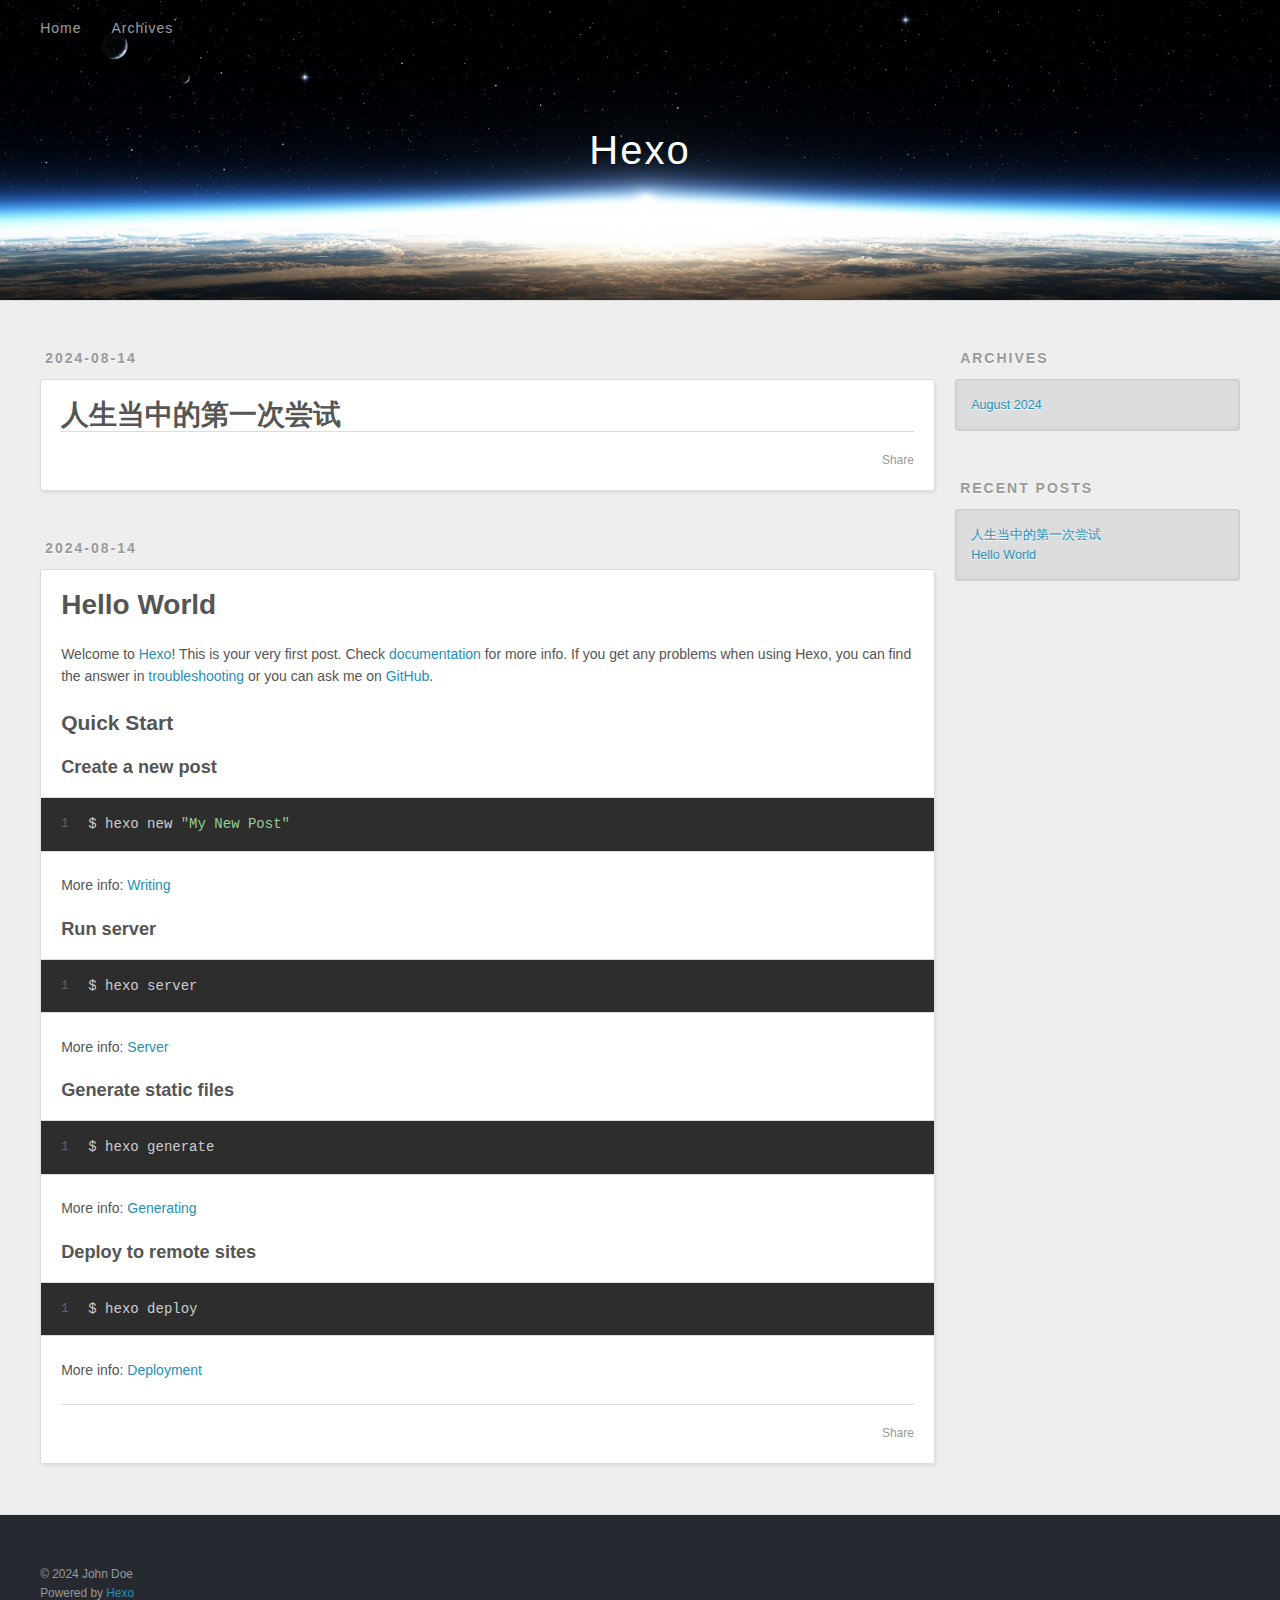
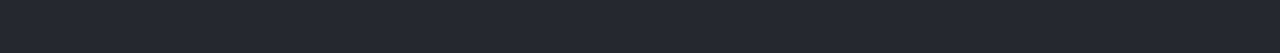
==== index.html @ b13a1b96 "Site updated: 2024-08-14 20:58:55" ====
<!DOCTYPE html>
<html>
<head>
  <meta charset="utf-8">
  
  
  <title>Hexo</title>
  <meta name="viewport" content="width=device-width, initial-scale=1, shrink-to-fit=no">
  <meta property="og:type" content="website">
<meta property="og:title" content="Hexo">
<meta property="og:url" content="http://example.com/index.html">
<meta property="og:site_name" content="Hexo">
<meta property="og:locale" content="en_US">
<meta property="article:author" content="John Doe">
<meta name="twitter:card" content="summary">
  
    <link rel="alternate" href="/atom.xml" title="Hexo" type="application/atom+xml">
  
  
    <link rel="shortcut icon" href="/favicon.png">
  
  
  
<link rel="stylesheet" href="/css/style.css">

  
    
<link rel="stylesheet" href="/fancybox/jquery.fancybox.min.css">

  
  
<meta name="generator" content="Hexo 7.3.0"></head>

<body>
  <div id="container">
    <div id="wrap">
      <header id="header">
  <div id="banner"></div>
  <div id="header-outer" class="outer">
    <div id="header-title" class="inner">
      <h1 id="logo-wrap">
        <a href="/" id="logo">Hexo</a>
      </h1>
      
    </div>
    <div id="header-inner" class="inner">
      <nav id="main-nav">
        <a id="main-nav-toggle" class="nav-icon"><span class="fa fa-bars"></span></a>
        
          <a class="main-nav-link" href="/">Home</a>
        
          <a class="main-nav-link" href="/archives">Archives</a>
        
      </nav>
      <nav id="sub-nav">
        
        
          <a class="nav-icon" href="/atom.xml" title="RSS Feed"><span class="fa fa-rss"></span></a>
        
        <a class="nav-icon nav-search-btn" title="Search"><span class="fa fa-search"></span></a>
      </nav>
      <div id="search-form-wrap">
        <form action="//google.com/search" method="get" accept-charset="UTF-8" class="search-form"><input type="search" name="q" class="search-form-input" placeholder="Search"><button type="submit" class="search-form-submit">&#xF002;</button><input type="hidden" name="sitesearch" value="http://example.com"></form>
      </div>
    </div>
  </div>
</header>

      <div class="outer">
        <section id="main">
  
    <article id="post-人生当中的第一次尝试" class="h-entry article article-type-post" itemprop="blogPost" itemscope itemtype="https://schema.org/BlogPosting">
  <div class="article-meta">
    <a href="/2024/08/14/%E4%BA%BA%E7%94%9F%E5%BD%93%E4%B8%AD%E7%9A%84%E7%AC%AC%E4%B8%80%E6%AC%A1%E5%B0%9D%E8%AF%95/" class="article-date">
  <time class="dt-published" datetime="2024-08-14T12:56:23.000Z" itemprop="datePublished">2024-08-14</time>
</a>
    
  </div>
  <div class="article-inner">
    
    
      <header class="article-header">
        
  
    <h1 itemprop="name">
      <a class="p-name article-title" href="/2024/08/14/%E4%BA%BA%E7%94%9F%E5%BD%93%E4%B8%AD%E7%9A%84%E7%AC%AC%E4%B8%80%E6%AC%A1%E5%B0%9D%E8%AF%95/">人生当中的第一次尝试</a>
    </h1>
  

      </header>
    
    <div class="e-content article-entry" itemprop="articleBody">
      
        
      
    </div>
    <footer class="article-footer">
      <a data-url="http://example.com/2024/08/14/%E4%BA%BA%E7%94%9F%E5%BD%93%E4%B8%AD%E7%9A%84%E7%AC%AC%E4%B8%80%E6%AC%A1%E5%B0%9D%E8%AF%95/" data-id="clztuvi6g0001a4v198fk5d19" data-title="人生当中的第一次尝试" class="article-share-link"><span class="fa fa-share">Share</span></a>
      
      
      
    </footer>
  </div>
  
</article>



  
    <article id="post-hello-world" class="h-entry article article-type-post" itemprop="blogPost" itemscope itemtype="https://schema.org/BlogPosting">
  <div class="article-meta">
    <a href="/2024/08/14/hello-world/" class="article-date">
  <time class="dt-published" datetime="2024-08-14T12:54:58.763Z" itemprop="datePublished">2024-08-14</time>
</a>
    
  </div>
  <div class="article-inner">
    
    
      <header class="article-header">
        
  
    <h1 itemprop="name">
      <a class="p-name article-title" href="/2024/08/14/hello-world/">Hello World</a>
    </h1>
  

      </header>
    
    <div class="e-content article-entry" itemprop="articleBody">
      
        <p>Welcome to <a target="_blank" rel="noopener" href="https://hexo.io/">Hexo</a>! This is your very first post. Check <a target="_blank" rel="noopener" href="https://hexo.io/docs/">documentation</a> for more info. If you get any problems when using Hexo, you can find the answer in <a target="_blank" rel="noopener" href="https://hexo.io/docs/troubleshooting.html">troubleshooting</a> or you can ask me on <a target="_blank" rel="noopener" href="https://github.com/hexojs/hexo/issues">GitHub</a>.</p>
<h2 id="Quick-Start"><a href="#Quick-Start" class="headerlink" title="Quick Start"></a>Quick Start</h2><h3 id="Create-a-new-post"><a href="#Create-a-new-post" class="headerlink" title="Create a new post"></a>Create a new post</h3><figure class="highlight bash"><table><tr><td class="gutter"><pre><span class="line">1</span><br></pre></td><td class="code"><pre><span class="line">$ hexo new <span class="string">&quot;My New Post&quot;</span></span><br></pre></td></tr></table></figure>

<p>More info: <a target="_blank" rel="noopener" href="https://hexo.io/docs/writing.html">Writing</a></p>
<h3 id="Run-server"><a href="#Run-server" class="headerlink" title="Run server"></a>Run server</h3><figure class="highlight bash"><table><tr><td class="gutter"><pre><span class="line">1</span><br></pre></td><td class="code"><pre><span class="line">$ hexo server</span><br></pre></td></tr></table></figure>

<p>More info: <a target="_blank" rel="noopener" href="https://hexo.io/docs/server.html">Server</a></p>
<h3 id="Generate-static-files"><a href="#Generate-static-files" class="headerlink" title="Generate static files"></a>Generate static files</h3><figure class="highlight bash"><table><tr><td class="gutter"><pre><span class="line">1</span><br></pre></td><td class="code"><pre><span class="line">$ hexo generate</span><br></pre></td></tr></table></figure>

<p>More info: <a target="_blank" rel="noopener" href="https://hexo.io/docs/generating.html">Generating</a></p>
<h3 id="Deploy-to-remote-sites"><a href="#Deploy-to-remote-sites" class="headerlink" title="Deploy to remote sites"></a>Deploy to remote sites</h3><figure class="highlight bash"><table><tr><td class="gutter"><pre><span class="line">1</span><br></pre></td><td class="code"><pre><span class="line">$ hexo deploy</span><br></pre></td></tr></table></figure>

<p>More info: <a target="_blank" rel="noopener" href="https://hexo.io/docs/one-command-deployment.html">Deployment</a></p>

      
    </div>
    <footer class="article-footer">
      <a data-url="http://example.com/2024/08/14/hello-world/" data-id="clztuvi6b0000a4v104pahfw0" data-title="Hello World" class="article-share-link"><span class="fa fa-share">Share</span></a>
      
      
      
    </footer>
  </div>
  
</article>



  


</section>
        
          <aside id="sidebar">
  
    

  
    

  
    
  
    
  <div class="widget-wrap">
    <h3 class="widget-title">Archives</h3>
    <div class="widget">
      <ul class="archive-list"><li class="archive-list-item"><a class="archive-list-link" href="/archives/2024/08/">August 2024</a></li></ul>
    </div>
  </div>


  
    
  <div class="widget-wrap">
    <h3 class="widget-title">Recent Posts</h3>
    <div class="widget">
      <ul>
        
          <li>
            <a href="/2024/08/14/%E4%BA%BA%E7%94%9F%E5%BD%93%E4%B8%AD%E7%9A%84%E7%AC%AC%E4%B8%80%E6%AC%A1%E5%B0%9D%E8%AF%95/">人生当中的第一次尝试</a>
          </li>
        
          <li>
            <a href="/2024/08/14/hello-world/">Hello World</a>
          </li>
        
      </ul>
    </div>
  </div>

  
</aside>
        
      </div>
      <footer id="footer">
  
  <div class="outer">
    <div id="footer-info" class="inner">
      
      &copy; 2024 John Doe<br>
      Powered by <a href="https://hexo.io/" target="_blank">Hexo</a>
    </div>
  </div>
</footer>

    </div>
    <nav id="mobile-nav">
  
    <a href="/" class="mobile-nav-link">Home</a>
  
    <a href="/archives" class="mobile-nav-link">Archives</a>
  
</nav>
    


<script src="/js/jquery-3.6.4.min.js"></script>



  
<script src="/fancybox/jquery.fancybox.min.js"></script>




<script src="/js/script.js"></script>





  </div>
</body>
</html>
---- css/style.css ----
body {
  width: 100%;
}
body:before,
body:after {
  content: "";
  display: table;
}
body:after {
  clear: both;
}
html,
body,
div,
span,
applet,
object,
iframe,
h1,
h2,
h3,
h4,
h5,
h6,
p,
blockquote,
pre,
a,
abbr,
acronym,
address,
big,
cite,
code,
del,
dfn,
em,
img,
ins,
kbd,
q,
s,
samp,
small,
strike,
strong,
sub,
sup,
tt,
var,
dl,
dt,
dd,
ol,
ul,
li,
fieldset,
form,
label,
legend,
table,
caption,
tbody,
tfoot,
thead,
tr,
th,
td {
  margin: 0;
  padding: 0;
  border: 0;
  outline: 0;
  font-weight: inherit;
  font-style: inherit;
  font-family: inherit;
  font-size: 100%;
  vertical-align: baseline;
}
body {
  line-height: 1;
  color: #000;
  background: #fff;
}
ol,
ul {
  list-style: none;
}
table {
  border-collapse: separate;
  border-spacing: 0;
  vertical-align: middle;
}
caption,
th,
td {
  text-align: left;
  font-weight: normal;
  vertical-align: middle;
}
a img {
  border: none;
}
input,
button {
  margin: 0;
  padding: 0;
}
input::-moz-focus-inner,
button::-moz-focus-inner {
  border: 0;
  padding: 0;
}
html,
body,
#container {
  height: 100%;
}
body {
  background: #eee;
  font: 14px -apple-system, BlinkMacSystemFont, "Segoe UI", "Roboto", "Oxygen", "Ubuntu", "Cantarell", "Fira Sans", "Droid Sans", "Helvetica Neue", sans-serif;
  -webkit-text-size-adjust: 100%;
}
.outer {
  max-width: 1220px;
  margin: 0 auto;
  padding: 0 20px;
}
.outer:before,
.outer:after {
  content: "";
  display: table;
}
.outer:after {
  clear: both;
}
.inner {
  display: inline;
  float: left;
  width: 98.33333333333333%;
  margin: 0 0.833333333333333%;
}
.left,
.alignleft {
  float: left;
}
.right,
.alignright {
  float: right;
}
.clear {
  clear: both;
}
#container {
  position: relative;
}
.mobile-nav-on {
  overflow: hidden;
}
#wrap {
  height: 100%;
  width: 100%;
  position: absolute;
  top: 0;
  left: 0;
  -webkit-transition: 0.2s ease-out;
  -moz-transition: 0.2s ease-out;
  -ms-transition: 0.2s ease-out;
  transition: 0.2s ease-out;
  z-index: 1;
  background: #eee;
}
.mobile-nav-on #wrap {
  left: 280px;
}
@media screen and (min-width: 768px) {
  #main {
    display: inline;
    float: left;
    width: 73.33333333333333%;
    margin: 0 0.833333333333333%;
  }
}
.article-date,
.article-category-link,
.archive-year,
.widget-title {
  text-decoration: none;
  text-transform: uppercase;
  letter-spacing: 2px;
  color: #999;
  margin-bottom: 1em;
  margin-left: 5px;
  line-height: 1em;
  text-shadow: 0 1px #fff;
  font-weight: bold;
}
.article-inner,
.archive-article-inner {
  background: #fff;
  -webkit-box-shadow: 1px 2px 3px #ddd;
  box-shadow: 1px 2px 3px #ddd;
  border: 1px solid #ddd;
  border-radius: 3px;
}
.article-entry h1,
.widget h1 {
  font-size: 2em;
}
.article-entry h2,
.widget h2 {
  font-size: 1.5em;
}
.article-entry h3,
.widget h3 {
  font-size: 1.3em;
}
.article-entry h4,
.widget h4 {
  font-size: 1.2em;
}
.article-entry h5,
.widget h5 {
  font-size: 1em;
}
.article-entry h6,
.widget h6 {
  font-size: 1em;
  color: #999;
}
.article-entry hr,
.widget hr {
  border: 1px dashed #ddd;
}
.article-entry strong,
.widget strong {
  font-weight: bold;
}
.article-entry em,
.widget em,
.article-entry cite,
.widget cite {
  font-style: italic;
}
.article-entry sup,
.widget sup,
.article-entry sub,
.widget sub {
  font-size: 0.75em;
  line-height: 0;
  position: relative;
  vertical-align: baseline;
}
.article-entry sup,
.widget sup {
  top: -0.5em;
}
.article-entry sub,
.widget sub {
  bottom: -0.2em;
}
.article-entry small,
.widget small {
  font-size: 0.85em;
}
.article-entry acronym,
.widget acronym,
.article-entry abbr,
.widget abbr {
  border-bottom: 1px dotted;
}
.article-entry ul,
.widget ul,
.article-entry ol,
.widget ol,
.article-entry dl,
.widget dl {
  margin: 0 20px;
  line-height: 1.6em;
}
.article-entry ul ul,
.widget ul ul,
.article-entry ol ul,
.widget ol ul,
.article-entry ul ol,
.widget ul ol,
.article-entry ol ol,
.widget ol ol {
  margin-top: 0;
  margin-bottom: 0;
}
.article-entry ul,
.widget ul {
  list-style: disc;
}
.article-entry ol,
.widget ol {
  list-style: decimal;
}
.article-entry dt,
.widget dt {
  font-weight: bold;
}
#header {
  height: 300px;
  position: relative;
  border-bottom: 1px solid #ddd;
}
#header:before,
#header:after {
  content: "";
  position: absolute;
  left: 0;
  right: 0;
  height: 40px;
}
#header:before {
  top: 0;
  background: -webkit-linear-gradient(rgba(0,0,0,0.2), transparent);
  background: -moz-linear-gradient(rgba(0,0,0,0.2), transparent);
  background: -ms-linear-gradient(rgba(0,0,0,0.2), transparent);
  background: linear-gradient(rgba(0,0,0,0.2), transparent);
}
#header:after {
  bottom: 0;
  background: -webkit-linear-gradient(transparent, rgba(0,0,0,0.2));
  background: -moz-linear-gradient(transparent, rgba(0,0,0,0.2));
  background: -ms-linear-gradient(transparent, rgba(0,0,0,0.2));
  background: linear-gradient(transparent, rgba(0,0,0,0.2));
}
#header-outer {
  height: 100%;
  position: relative;
}
#header-inner {
  position: relative;
  overflow: hidden;
}
#banner {
  position: absolute;
  top: 0;
  left: 0;
  width: 100%;
  height: 100%;
  background: url("images/banner.jpg") center #000;
  background-size: cover;
  z-index: -1;
}
#header-title {
  text-align: center;
  height: 40px;
  position: absolute;
  top: 50%;
  left: 0;
  margin-top: -20px;
}
#logo,
#subtitle {
  text-decoration: none;
  color: #fff;
  font-weight: 300;
  text-shadow: 0 1px 4px rgba(0,0,0,0.3);
}
#logo {
  font-size: 40px;
  line-height: 40px;
  letter-spacing: 2px;
}
#subtitle {
  font-size: 16px;
  line-height: 16px;
  letter-spacing: 1px;
}
#subtitle-wrap {
  margin-top: 16px;
}
#main-nav {
  float: left;
  margin-left: -15px;
}
.nav-icon,
.main-nav-link {
  float: left;
  color: #fff;
  opacity: 0.6;
  text-decoration: none;
  text-shadow: 0 1px rgba(0,0,0,0.2);
  -webkit-transition: opacity 0.2s;
  -moz-transition: opacity 0.2s;
  -ms-transition: opacity 0.2s;
  transition: opacity 0.2s;
  display: block;
  padding: 20px 15px;
}
.nav-icon:hover,
.main-nav-link:hover {
  opacity: 1;
}
.nav-icon {
  text-align: center;
  font-size: 14px;
  width: 14px;
  height: 14px;
  padding: 20px 15px;
  position: relative;
  cursor: pointer;
}
.main-nav-link {
  font-weight: 300;
  letter-spacing: 1px;
}
@media screen and (max-width: 479px) {
  .main-nav-link {
    display: none;
  }
}
#main-nav-toggle {
  display: none;
}
@media screen and (max-width: 479px) {
  #main-nav-toggle {
    display: block;
  }
}
#sub-nav {
  float: right;
  margin-right: -15px;
}
#search-form-wrap {
  position: absolute;
  top: 15px;
  width: 150px;
  height: 30px;
  right: -150px;
  opacity: 0;
  -webkit-transition: 0.2s ease-out;
  -moz-transition: 0.2s ease-out;
  -ms-transition: 0.2s ease-out;
  transition: 0.2s ease-out;
}
#search-form-wrap.on {
  opacity: 1;
  right: 0;
}
@media screen and (max-width: 479px) {
  #search-form-wrap {
    width: 100%;
    right: -100%;
  }
}
.search-form {
  position: absolute;
  top: 0;
  left: 0;
  right: 0;
  background: #fff;
  padding: 5px 15px;
  border-radius: 15px;
  -webkit-box-shadow: 0 0 10px rgba(0,0,0,0.3);
  box-shadow: 0 0 10px rgba(0,0,0,0.3);
}
.search-form-input {
  border: none;
  background: none;
  color: #555;
  width: 100%;
  font: 13px -apple-system, BlinkMacSystemFont, "Segoe UI", "Roboto", "Oxygen", "Ubuntu", "Cantarell", "Fira Sans", "Droid Sans", "Helvetica Neue", sans-serif;
  outline: none;
}
.search-form-input::-webkit-search-results-decoration,
.search-form-input::-webkit-search-cancel-button {
  -webkit-appearance: none;
}
.search-form-submit {
  position: absolute;
  top: 50%;
  right: 10px;
  margin-top: -7px;
  font: 13px ForkAwesome;
  border: none;
  background: none;
  color: #bbb;
  cursor: pointer;
}
.search-form-submit:hover,
.search-form-submit:focus {
  color: #777;
}
.article {
  margin: 50px 0;
}
.article-inner {
  overflow: hidden;
}
.article-meta:before,
.article-meta:after {
  content: "";
  display: table;
}
.article-meta:after {
  clear: both;
}
.article-date {
  float: left;
}
.article-category {
  float: left;
  line-height: 1em;
  color: #ccc;
  text-shadow: 0 1px #fff;
  margin-left: 8px;
}
.article-category:before {
  content: "\2022";
}
.article-category-link {
  margin: 0 12px 1em;
}
.article-header {
  padding: 20px 20px 0;
}
.article-title {
  text-decoration: none;
  font-size: 2em;
  font-weight: bold;
  color: #555;
  line-height: 1.1em;
  -webkit-transition: color 0.2s;
  -moz-transition: color 0.2s;
  -ms-transition: color 0.2s;
  transition: color 0.2s;
}
a.article-title:hover {
  color: #258fb8;
}
.article-entry {
  color: #555;
  padding: 0 20px;
}
.article-entry:before,
.article-entry:after {
  content: "";
  display: table;
}
.article-entry:after {
  clear: both;
}
.article-entry p,
.article-entry table {
  line-height: 1.6em;
  margin: 1.6em 0;
}
.article-entry h1,
.article-entry h2,
.article-entry h3,
.article-entry h4,
.article-entry h5,
.article-entry h6 {
  font-weight: bold;
}
.article-entry h1,
.article-entry h2,
.article-entry h3,
.article-entry h4,
.article-entry h5,
.article-entry h6 {
  line-height: 1.1em;
  margin: 1.1em 0;
}
.article-entry a {
  color: #258fb8;
  text-decoration: none;
}
.article-entry a:hover {
  text-decoration: underline;
}
.article-entry ul,
.article-entry ol,
.article-entry dl {
  margin-top: 1.6em;
  margin-bottom: 1.6em;
}
.article-entry img,
.article-entry video {
  max-width: 100%;
  height: auto;
  display: block;
  margin: auto;
}
.article-entry iframe {
  border: none;
}
.article-entry table {
  width: 100%;
  border-collapse: collapse;
  border-spacing: 0;
}
.article-entry th {
  font-weight: bold;
  border-bottom: 3px solid #ddd;
  padding-bottom: 0.5em;
}
.article-entry td {
  border-bottom: 1px solid #ddd;
  padding: 10px 0;
}
.article-entry blockquote {
  font-family: Georgia, "Times New Roman", serif;
  margin: 1.6em 20px;
  text-align: center;
}
.article-entry blockquote footer {
  font-size: 14px;
  margin: 1.6em 0;
  font-family: -apple-system, BlinkMacSystemFont, "Segoe UI", "Roboto", "Oxygen", "Ubuntu", "Cantarell", "Fira Sans", "Droid Sans", "Helvetica Neue", sans-serif;
}
.article-entry blockquote footer cite:before {
  content: "—";
  padding: 0 0.5em;
}
.article-entry .pullquote {
  text-align: left;
  width: 45%;
  margin: 0;
}
.article-entry .pullquote.left {
  margin-left: 0.5em;
  margin-right: 1em;
}
.article-entry .pullquote.right {
  margin-right: 0.5em;
  margin-left: 1em;
}
.article-entry .caption {
  color: #999;
  display: block;
  font-size: 0.9em;
  margin-top: 0.5em;
  position: relative;
  text-align: center;
}
.article-entry .video-container {
  position: relative;
  padding-top: 56.25%;
  height: 0;
  overflow: hidden;
}
.article-entry .video-container iframe,
.article-entry .video-container object,
.article-entry .video-container embed {
  position: absolute;
  top: 0;
  left: 0;
  width: 100%;
  height: 100%;
  margin-top: 0;
}
.article-more-link a {
  display: inline-block;
  line-height: 1em;
  padding: 6px 15px;
  border-radius: 15px;
  background: #eee;
  color: #999;
  text-shadow: 0 1px #fff;
  text-decoration: none;
}
.article-more-link a:hover {
  background: #258fb8;
  color: #fff;
  text-decoration: none;
  text-shadow: 0 1px #1e7293;
}
.article-footer {
  font-size: 0.85em;
  line-height: 1.6em;
  border-top: 1px solid #ddd;
  padding-top: 1.6em;
  margin: 0 20px 20px;
}
.article-footer:before,
.article-footer:after {
  content: "";
  display: table;
}
.article-footer:after {
  clear: both;
}
.article-footer a {
  color: #999;
  text-decoration: none;
}
.article-footer a:hover {
  color: #555;
}
.article-tag-list-item {
  float: left;
  margin-right: 10px;
}
.article-tag-list-link:before {
  content: "#";
}
.article-comment-link {
  float: right;
}
.article-comment-link:before {
  padding-right: 8px;
}
.article-share-link {
  cursor: pointer;
  float: right;
  margin-left: 20px;
}
.article-share-link:before {
  padding-right: 6px;
}
#article-nav {
  position: relative;
}
#article-nav:before,
#article-nav:after {
  content: "";
  display: table;
}
#article-nav:after {
  clear: both;
}
@media screen and (min-width: 768px) {
  #article-nav {
    margin: 50px 0;
  }
  #article-nav:before {
    width: 8px;
    height: 8px;
    position: absolute;
    top: 50%;
    left: 50%;
    margin-top: -4px;
    margin-left: -4px;
    content: "";
    border-radius: 50%;
    background: #ddd;
    -webkit-box-shadow: 0 1px 2px #fff;
    box-shadow: 0 1px 2px #fff;
  }
}
.article-nav-link-wrap {
  text-decoration: none;
  text-shadow: 0 1px #fff;
  color: #999;
  -webkit-box-sizing: border-box;
  -moz-box-sizing: border-box;
  box-sizing: border-box;
  margin-top: 50px;
  text-align: center;
  display: block;
}
.article-nav-link-wrap:hover {
  color: #555;
}
@media screen and (min-width: 768px) {
  .article-nav-link-wrap {
    width: 50%;
    margin-top: 0;
  }
}
@media screen and (min-width: 768px) {
  #article-nav-newer {
    float: left;
    text-align: right;
    padding-right: 20px;
  }
}
@media screen and (min-width: 768px) {
  #article-nav-older {
    float: right;
    text-align: left;
    padding-left: 20px;
  }
}
.article-nav-caption {
  text-transform: uppercase;
  letter-spacing: 2px;
  color: #ddd;
  line-height: 1em;
  font-weight: bold;
}
#article-nav-newer .article-nav-caption {
  margin-right: -2px;
}
.article-nav-title {
  font-size: 0.85em;
  line-height: 1.6em;
  margin-top: 0.5em;
}
.article-share-box {
  position: absolute;
  display: none;
  background: #fff;
  -webkit-box-shadow: 1px 2px 10px rgba(0,0,0,0.2);
  box-shadow: 1px 2px 10px rgba(0,0,0,0.2);
  border-radius: 3px;
  margin-left: -145px;
  overflow: hidden;
  z-index: 1;
}
.article-share-box.on {
  display: block;
}
.article-share-input {
  width: 100%;
  background: none;
  -webkit-box-sizing: border-box;
  -moz-box-sizing: border-box;
  box-sizing: border-box;
  font: 14px -apple-system, BlinkMacSystemFont, "Segoe UI", "Roboto", "Oxygen", "Ubuntu", "Cantarell", "Fira Sans", "Droid Sans", "Helvetica Neue", sans-serif;
  padding: 0 15px;
  color: #555;
  outline: none;
  border: 1px solid #ddd;
  border-radius: 3px 3px 0 0;
  height: 36px;
  line-height: 36px;
}
.article-share-links {
  background: #eee;
}
.article-share-links:before,
.article-share-links:after {
  content: "";
  display: table;
}
.article-share-links:after {
  clear: both;
}
.article-share-twitter,
.article-share-facebook,
.article-share-pinterest,
.article-share-linkedin {
  width: 50px;
  height: 36px;
  display: block;
  float: left;
  position: relative;
  color: #999;
  text-shadow: 0 1px #fff;
}
.article-share-twitter:before,
.article-share-facebook:before,
.article-share-pinterest:before,
.article-share-linkedin:before {
  font-size: 20px;
  width: 20px;
  height: 20px;
  position: absolute;
  top: 50%;
  left: 50%;
  margin-top: -10px;
  margin-left: -10px;
  text-align: center;
}
.article-share-twitter:hover,
.article-share-facebook:hover,
.article-share-pinterest:hover,
.article-share-linkedin:hover {
  color: #fff;
}
.article-share-twitter:hover {
  background: #00aced;
  text-shadow: 0 1px #008abe;
}
.article-share-facebook:hover {
  background: #3b5998;
  text-shadow: 0 1px #2f477a;
}
.article-share-pinterest:hover {
  background: #cb2027;
  text-shadow: 0 1px #a21a1f;
}
.article-share-linkedin:hover {
  background: #0077b5;
  text-shadow: 0 1px #005f91;
}
.article-gallery {
  background: #000;
  position: relative;
}
.article-gallery-photos {
  position: relative;
  overflow: hidden;
}
.article-gallery-img {
  display: none;
  max-width: 100%;
}
.article-gallery-img:first-child {
  display: block;
}
.article-gallery-img.loaded {
  position: absolute;
  display: block;
}
.article-gallery-img img {
  display: block;
  max-width: 100%;
  margin: 0 auto;
}
#comments {
  background: #fff;
  -webkit-box-shadow: 1px 2px 3px #ddd;
  box-shadow: 1px 2px 3px #ddd;
  padding: 20px;
  border: 1px solid #ddd;
  border-radius: 3px;
  margin: 50px 0;
}
#comments a {
  color: #258fb8;
}
.archives-wrap {
  margin: 50px 0;
}
.archives:before,
.archives:after {
  content: "";
  display: table;
}
.archives:after {
  clear: both;
}
.archive-year-wrap {
  margin-bottom: 1em;
}
.archives {
  -webkit-column-gap: 10px;
  -moz-column-gap: 10px;
  column-gap: 10px;
}
@media screen and (min-width: 480px) and (max-width: 767px) {
  .archives {
    -webkit-column-count: 2;
    -moz-column-count: 2;
    column-count: 2;
  }
}
@media screen and (min-width: 768px) {
  .archives {
    -webkit-column-count: 3;
    -moz-column-count: 3;
    column-count: 3;
  }
}
.archive-article {
  -webkit-column-break-inside: avoid;
  page-break-inside: avoid;
  overflow: hidden;
  break-inside: avoid-column;
}
.archive-article-inner {
  padding: 10px;
  margin-bottom: 15px;
}
.archive-article-title {
  text-decoration: none;
  font-weight: bold;
  color: #555;
  -webkit-transition: color 0.2s;
  -moz-transition: color 0.2s;
  -ms-transition: color 0.2s;
  transition: color 0.2s;
  line-height: 1.6em;
}
.archive-article-title:hover {
  color: #258fb8;
}
.archive-article-footer {
  margin-top: 1em;
}
.archive-article-date {
  color: #999;
  text-decoration: none;
  font-size: 0.85em;
  line-height: 1em;
  margin-bottom: 0.5em;
  display: block;
}
#page-nav {
  margin: 50px auto;
  background: #fff;
  -webkit-box-shadow: 1px 2px 3px #ddd;
  box-shadow: 1px 2px 3px #ddd;
  border: 1px solid #ddd;
  border-radius: 3px;
  text-align: center;
  color: #999;
  overflow: hidden;
}
#page-nav:before,
#page-nav:after {
  content: "";
  display: table;
}
#page-nav:after {
  clear: both;
}
#page-nav a,
#page-nav span {
  padding: 10px 20px;
  line-height: 1;
  height: 2ex;
}
#page-nav a {
  color: #999;
  text-decoration: none;
}
#page-nav a:hover {
  background: #999;
  color: #fff;
}
#page-nav .prev {
  float: left;
}
#page-nav .next {
  float: right;
}
#page-nav .page-number {
  display: inline-block;
}
@media screen and (max-width: 479px) {
  #page-nav .page-number {
    display: none;
  }
}
#page-nav .current {
  color: #555;
  font-weight: bold;
}
#page-nav .space {
  color: #ddd;
}
#footer {
  background: #262a30;
  padding: 50px 0;
  border-top: 1px solid #ddd;
  color: #999;
}
#footer a {
  color: #258fb8;
  text-decoration: none;
}
#footer a:hover {
  text-decoration: underline;
}
#footer-info {
  line-height: 1.6em;
  font-size: 0.85em;
}
.article-entry pre,
.article-entry .highlight {
  background: #2d2d2d;
  margin: 0 -20px;
  padding: 15px 20px;
  border-style: solid;
  border-color: #ddd;
  border-width: 1px 0;
  overflow: auto;
  color: #ccc;
  line-height: 22.400000000000002px;
}
.article-entry .highlight .gutter pre,
.article-entry .gist .gist-file .gist-data .line-numbers {
  color: #666;
  font-size: 0.85em;
}
.article-entry pre,
.article-entry code {
  font-family: "Source Code Pro", Consolas, Monaco, Menlo, Consolas, monospace;
}
.article-entry code {
  background: #eee;
  text-shadow: 0 1px #fff;
  padding: 0 0.3em;
}
.article-entry pre code {
  background: none;
  text-shadow: none;
  padding: 0;
}
.article-entry .highlight pre {
  border: none;
  margin: 0;
  padding: 0;
}
.article-entry .highlight table {
  margin: 0;
  width: auto;
}
.article-entry .highlight td {
  border: none;
  padding: 0;
}
.article-entry .highlight figcaption {
  font-size: 0.85em;
  color: #999;
  line-height: 1em;
  margin-bottom: 1em;
}
.article-entry .highlight figcaption:before,
.article-entry .highlight figcaption:after {
  content: "";
  display: table;
}
.article-entry .highlight figcaption:after {
  clear: both;
}
.article-entry .highlight figcaption a {
  float: right;
}
.article-entry .highlight .gutter {
  -moz-user-select: none;
  -ms-user-select: none;
  -webkit-user-select: none;
  -webkit-user-select: none;
  -moz-user-select: none;
  -ms-user-select: none;
  user-select: none;
}
.article-entry .highlight .gutter pre {
  text-align: right;
  padding-right: 20px;
}
.article-entry .highlight .line {
  height: 22.400000000000002px;
}
.article-entry .highlight .line.marked {
  background: #515151;
}
.article-entry .gist {
  margin: 0 -20px;
  border-style: solid;
  border-color: #ddd;
  border-width: 1px 0;
  background: #2d2d2d;
  padding: 15px 20px 15px 0;
}
.article-entry .gist .gist-file {
  border: none;
  font-family: "Source Code Pro", Consolas, Monaco, Menlo, Consolas, monospace;
  margin: 0;
}
.article-entry .gist .gist-file .gist-data {
  background: none;
  border: none;
}
.article-entry .gist .gist-file .gist-data .line-numbers {
  background: none;
  border: none;
  padding: 0 20px 0 0;
}
.article-entry .gist .gist-file .gist-data .line-data {
  padding: 0 !important;
}
.article-entry .gist .gist-file .highlight {
  margin: 0;
  padding: 0;
  border: none;
}
.article-entry .gist .gist-file .gist-meta {
  background: #2d2d2d;
  color: #999;
  font: 0.85em -apple-system, BlinkMacSystemFont, "Segoe UI", "Roboto", "Oxygen", "Ubuntu", "Cantarell", "Fira Sans", "Droid Sans", "Helvetica Neue", sans-serif;
  text-shadow: 0 0;
  padding: 0;
  margin-top: 1em;
  margin-left: 20px;
}
.article-entry .gist .gist-file .gist-meta a {
  color: #258fb8;
  font-weight: normal;
}
.article-entry .gist .gist-file .gist-meta a:hover {
  text-decoration: underline;
}
pre .comment,
pre .title {
  color: #999;
}
pre .variable,
pre .attribute,
pre .tag,
pre .regexp,
pre .ruby .constant,
pre .xml .tag .title,
pre .xml .pi,
pre .xml .doctype,
pre .html .doctype,
pre .css .id,
pre .css .class,
pre .css .pseudo {
  color: #f2777a;
}
pre .number,
pre .preprocessor,
pre .built_in,
pre .literal,
pre .params,
pre .constant {
  color: #f99157;
}
pre .class,
pre .ruby .class .title,
pre .css .rules .attribute {
  color: #9c9;
}
pre .string,
pre .value,
pre .inheritance,
pre .header,
pre .ruby .symbol,
pre .xml .cdata {
  color: #9c9;
}
pre .css .hexcolor {
  color: #6cc;
}
pre .function,
pre .python .decorator,
pre .python .title,
pre .ruby .function .title,
pre .ruby .title .keyword,
pre .perl .sub,
pre .javascript .title,
pre .coffeescript .title {
  color: #69c;
}
pre .keyword,
pre .javascript .function {
  color: #c9c;
}
@media screen and (max-width: 479px) {
  #mobile-nav {
    position: absolute;
    top: 0;
    left: 0;
    width: 280px;
    height: 100%;
    background: #191919;
    border-right: 1px solid #fff;
  }
}
@media screen and (max-width: 479px) {
  .mobile-nav-link {
    display: block;
    color: #999;
    text-decoration: none;
    padding: 15px 20px;
    font-weight: bold;
  }
  .mobile-nav-link:hover {
    color: #fff;
  }
}
@media screen and (min-width: 768px) {
  #sidebar {
    display: inline;
    float: left;
    width: 23.333333333333332%;
    margin: 0 0.833333333333333%;
  }
}
.widget-wrap {
  margin: 50px 0;
}
.widget {
  color: #777;
  text-shadow: 0 1px #fff;
  background: #ddd;
  -webkit-box-shadow: 0 -1px 4px #ccc inset;
  box-shadow: 0 -1px 4px #ccc inset;
  border: 1px solid #ccc;
  padding: 15px;
  border-radius: 3px;
}
.widget a {
  color: #258fb8;
  text-decoration: none;
}
.widget a:hover {
  text-decoration: underline;
}
.widget ul ul,
.widget ol ul,
.widget dl ul,
.widget ul ol,
.widget ol ol,
.widget dl ol,
.widget ul dl,
.widget ol dl,
.widget dl dl {
  margin-left: 15px;
  list-style: disc;
}
.widget {
  line-height: 1.6em;
  word-wrap: break-word;
  font-size: 0.9em;
}
.widget ul,
.widget ol {
  list-style: none;
  margin: 0;
}
.widget ul ul,
.widget ol ul,
.widget ul ol,
.widget ol ol {
  margin: 0 20px;
}
.widget ul ul,
.widget ol ul {
  list-style: disc;
}
.widget ul ol,
.widget ol ol {
  list-style: decimal;
}
.category-list-count,
.tag-list-count,
.archive-list-count {
  padding-left: 5px;
  color: #999;
  font-size: 0.85em;
}
.category-list-count:before,
.tag-list-count:before,
.archive-list-count:before {
  content: "(";
}
.category-list-count:after,
.tag-list-count:after,
.archive-list-count:after {
  content: ")";
}
.tagcloud a {
  margin-right: 5px;
  display: inline-block;
}
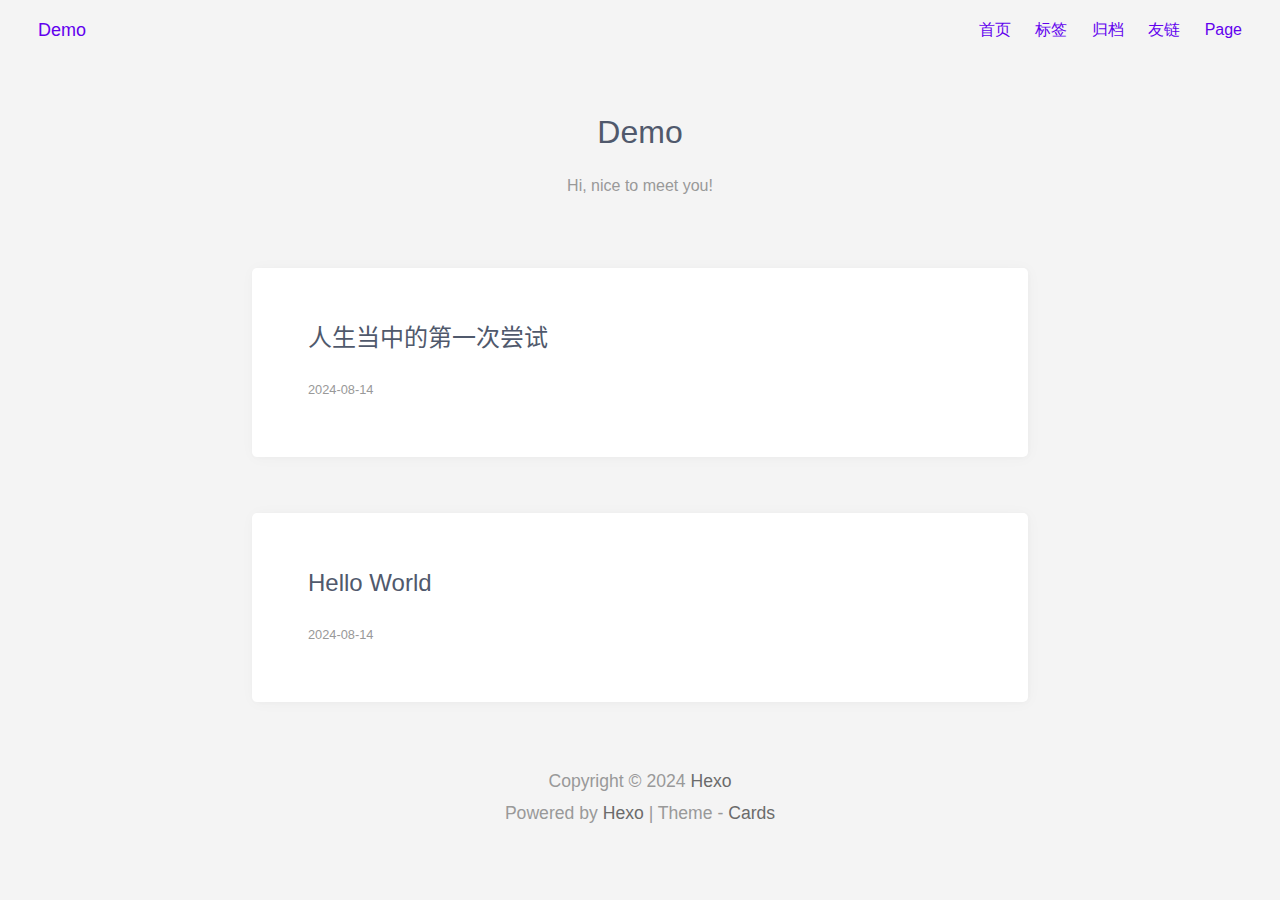
==== commit 4fa1749f: "Site updated: 2024-09-01 14:22:03" ====
--- a/index.html
+++ b/index.html
@@ -1,247 +1,229 @@
 <!DOCTYPE html>
-<html>
-<head>
-  <meta charset="utf-8">
-  
-  
-  <title>Hexo</title>
-  <meta name="viewport" content="width=device-width, initial-scale=1, shrink-to-fit=no">
-  <meta property="og:type" content="website">
+<html lang="en">
+    <head>
+    <meta charset="utf-8">
+
+    
+
+    <!-- 渲染优化 -->
+    <meta name="renderer" content="webkit">
+    <meta name="force-rendering" content="webkit">
+    <meta http-equiv="X-UA-Compatible" content="IE=Edge,chrome=1">
+    <meta name="HandheldFriendly" content="True" >
+    <meta name="apple-mobile-web-app-capable" content="yes">
+    <meta name="viewport" content="width=device-width, initial-scale=1, maximum-scale=1">
+
+    <!--icon-->
+
+    
+    
+    
+    
+    
+
+
+    <!-- meta -->
+
+
+<title>Hexo</title>
+
+
+
+
+
+    <!-- OpenGraph -->
+ 
+    <meta property="og:type" content="website">
 <meta property="og:title" content="Hexo">
 <meta property="og:url" content="http://example.com/index.html">
 <meta property="og:site_name" content="Hexo">
 <meta property="og:locale" content="en_US">
 <meta property="article:author" content="John Doe">
-<meta name="twitter:card" content="summary">
-  
-    <link rel="alternate" href="/atom.xml" title="Hexo" type="application/atom+xml">
-  
-  
-    <link rel="shortcut icon" href="/favicon.png">
-  
-  
-  
-<link rel="stylesheet" href="/css/style.css">
-
-  
-    
-<link rel="stylesheet" href="/fancybox/jquery.fancybox.min.css">
-
-  
-  
+<meta name="twitter:card" content="summary_large_image">
+
+
+    
+<link rel="stylesheet" href="/css/style/main.css">
+ 
+
+    
+    
+    
+
+    
+
+     
+
+    <!-- custom head -->
+
 <meta name="generator" content="Hexo 7.3.0"></head>
 
-<body>
-  <div id="container">
-    <div id="wrap">
-      <header id="header">
-  <div id="banner"></div>
-  <div id="header-outer" class="outer">
-    <div id="header-title" class="inner">
-      <h1 id="logo-wrap">
-        <a href="/" id="logo">Hexo</a>
-      </h1>
-      
-    </div>
-    <div id="header-inner" class="inner">
-      <nav id="main-nav">
-        <a id="main-nav-toggle" class="nav-icon"><span class="fa fa-bars"></span></a>
-        
-          <a class="main-nav-link" href="/">Home</a>
-        
-          <a class="main-nav-link" href="/archives">Archives</a>
-        
-      </nav>
-      <nav id="sub-nav">
-        
-        
-          <a class="nav-icon" href="/atom.xml" title="RSS Feed"><span class="fa fa-rss"></span></a>
-        
-        <a class="nav-icon nav-search-btn" title="Search"><span class="fa fa-search"></span></a>
-      </nav>
-      <div id="search-form-wrap">
-        <form action="//google.com/search" method="get" accept-charset="UTF-8" class="search-form"><input type="search" name="q" class="search-form-input" placeholder="Search"><button type="submit" class="search-form-submit">&#xF002;</button><input type="hidden" name="sitesearch" value="http://example.com"></form>
-      </div>
-    </div>
-  </div>
+    <body>
+        <div id="app" tabindex="-1">
+            <header class="header">
+    <div class="header__left">
+        <a href="/" class="button">
+            <span class="logo__text">Demo</span>
+        </a>
+    </div>
+    <div class="header__right">
+        
+            <div class="navbar__menus">
+                
+                    <a href="/" class="navbar-menu button">首页</a>
+                
+                    <a href="/tags/" class="navbar-menu button">标签</a>
+                
+                    <a href="/archives/" class="navbar-menu button">归档</a>
+                
+                    <a href="/friends/" class="navbar-menu button">友链</a>
+                
+                    <a href="/page/" class="navbar-menu button">Page</a>
+                
+            </div>
+        
+        
+        
+
+        
+        
+
+        
+            <a class="dropdown-icon button" id="btn-dropdown" tabindex="0"><svg xmlns="http://www.w3.org/2000/svg" viewBox="0 0 20 20" width='24' height='24' fill="none" stroke="currentColor" stroke-width="0.7" stroke-linecap="round" stroke-linejoin="round"><path fill="currentColor" d="M3.314,4.8h13.372c0.41,0,0.743-0.333,0.743-0.743c0-0.41-0.333-0.743-0.743-0.743H3.314c-0.41,0-0.743,0.333-0.743,0.743C2.571,4.467,2.904,4.8,3.314,4.8z M16.686,15.2H3.314c-0.41,0-0.743,0.333-0.743,0.743s0.333,0.743,0.743,0.743h13.372c0.41,0,0.743-0.333,0.743-0.743S17.096,15.2,16.686,15.2z M16.686,9.257H3.314c-0.41,0-0.743,0.333-0.743,0.743s0.333,0.743,0.743,0.743h13.372c0.41,0,0.743-0.333,0.743-0.743S17.096,9.257,16.686,9.257z"></path></svg></a>
+            <div class="dropdown-menus" id="dropdown-menus">
+                
+                    <a href="/" class="dropdown-menu button">首页</a>
+                
+                    <a href="/tags/" class="dropdown-menu button">标签</a>
+                
+                    <a href="/archives/" class="dropdown-menu button">归档</a>
+                
+                    <a href="/friends/" class="dropdown-menu button">友链</a>
+                
+                    <a href="/page/" class="dropdown-menu button">Page</a>
+                
+            </div>
+        
+    </div>
 </header>
 
-      <div class="outer">
-        <section id="main">
-  
-    <article id="post-人生当中的第一次尝试" class="h-entry article article-type-post" itemprop="blogPost" itemscope itemtype="https://schema.org/BlogPosting">
-  <div class="article-meta">
-    <a href="/2024/08/14/%E4%BA%BA%E7%94%9F%E5%BD%93%E4%B8%AD%E7%9A%84%E7%AC%AC%E4%B8%80%E6%AC%A1%E5%B0%9D%E8%AF%95/" class="article-date">
-  <time class="dt-published" datetime="2024-08-14T12:56:23.000Z" itemprop="datePublished">2024-08-14</time>
-</a>
-    
-  </div>
-  <div class="article-inner">
-    
-    
-      <header class="article-header">
-        
-  
-    <h1 itemprop="name">
-      <a class="p-name article-title" href="/2024/08/14/%E4%BA%BA%E7%94%9F%E5%BD%93%E4%B8%AD%E7%9A%84%E7%AC%AC%E4%B8%80%E6%AC%A1%E5%B0%9D%E8%AF%95/">人生当中的第一次尝试</a>
-    </h1>
-  
-
-      </header>
-    
-    <div class="e-content article-entry" itemprop="articleBody">
-      
-        
-      
-    </div>
-    <footer class="article-footer">
-      <a data-url="http://example.com/2024/08/14/%E4%BA%BA%E7%94%9F%E5%BD%93%E4%B8%AD%E7%9A%84%E7%AC%AC%E4%B8%80%E6%AC%A1%E5%B0%9D%E8%AF%95/" data-id="clztuvi6g0001a4v198fk5d19" data-title="人生当中的第一次尝试" class="article-share-link"><span class="fa fa-share">Share</span></a>
-      
-      
-      
-    </footer>
-  </div>
-  
-</article>
-
-
-
-  
-    <article id="post-hello-world" class="h-entry article article-type-post" itemprop="blogPost" itemscope itemtype="https://schema.org/BlogPosting">
-  <div class="article-meta">
-    <a href="/2024/08/14/hello-world/" class="article-date">
-  <time class="dt-published" datetime="2024-08-14T12:54:58.763Z" itemprop="datePublished">2024-08-14</time>
-</a>
-    
-  </div>
-  <div class="article-inner">
-    
-    
-      <header class="article-header">
-        
-  
-    <h1 itemprop="name">
-      <a class="p-name article-title" href="/2024/08/14/hello-world/">Hello World</a>
-    </h1>
-  
-
-      </header>
-    
-    <div class="e-content article-entry" itemprop="articleBody">
-      
-        <p>Welcome to <a target="_blank" rel="noopener" href="https://hexo.io/">Hexo</a>! This is your very first post. Check <a target="_blank" rel="noopener" href="https://hexo.io/docs/">documentation</a> for more info. If you get any problems when using Hexo, you can find the answer in <a target="_blank" rel="noopener" href="https://hexo.io/docs/troubleshooting.html">troubleshooting</a> or you can ask me on <a target="_blank" rel="noopener" href="https://github.com/hexojs/hexo/issues">GitHub</a>.</p>
-<h2 id="Quick-Start"><a href="#Quick-Start" class="headerlink" title="Quick Start"></a>Quick Start</h2><h3 id="Create-a-new-post"><a href="#Create-a-new-post" class="headerlink" title="Create a new post"></a>Create a new post</h3><figure class="highlight bash"><table><tr><td class="gutter"><pre><span class="line">1</span><br></pre></td><td class="code"><pre><span class="line">$ hexo new <span class="string">&quot;My New Post&quot;</span></span><br></pre></td></tr></table></figure>
-
-<p>More info: <a target="_blank" rel="noopener" href="https://hexo.io/docs/writing.html">Writing</a></p>
-<h3 id="Run-server"><a href="#Run-server" class="headerlink" title="Run server"></a>Run server</h3><figure class="highlight bash"><table><tr><td class="gutter"><pre><span class="line">1</span><br></pre></td><td class="code"><pre><span class="line">$ hexo server</span><br></pre></td></tr></table></figure>
-
-<p>More info: <a target="_blank" rel="noopener" href="https://hexo.io/docs/server.html">Server</a></p>
-<h3 id="Generate-static-files"><a href="#Generate-static-files" class="headerlink" title="Generate static files"></a>Generate static files</h3><figure class="highlight bash"><table><tr><td class="gutter"><pre><span class="line">1</span><br></pre></td><td class="code"><pre><span class="line">$ hexo generate</span><br></pre></td></tr></table></figure>
-
-<p>More info: <a target="_blank" rel="noopener" href="https://hexo.io/docs/generating.html">Generating</a></p>
-<h3 id="Deploy-to-remote-sites"><a href="#Deploy-to-remote-sites" class="headerlink" title="Deploy to remote sites"></a>Deploy to remote sites</h3><figure class="highlight bash"><table><tr><td class="gutter"><pre><span class="line">1</span><br></pre></td><td class="code"><pre><span class="line">$ hexo deploy</span><br></pre></td></tr></table></figure>
-
-<p>More info: <a target="_blank" rel="noopener" href="https://hexo.io/docs/one-command-deployment.html">Deployment</a></p>
-
-      
-    </div>
-    <footer class="article-footer">
-      <a data-url="http://example.com/2024/08/14/hello-world/" data-id="clztuvi6b0000a4v104pahfw0" data-title="Hello World" class="article-share-link"><span class="fa fa-share">Share</span></a>
-      
-      
-      
-    </footer>
-  </div>
-  
-</article>
-
-
-
-  
-
-
-</section>
-        
-          <aside id="sidebar">
-  
-    
-
-  
-    
-
-  
-    
-  
-    
-  <div class="widget-wrap">
-    <h3 class="widget-title">Archives</h3>
-    <div class="widget">
-      <ul class="archive-list"><li class="archive-list-item"><a class="archive-list-link" href="/archives/2024/08/">August 2024</a></li></ul>
-    </div>
-  </div>
-
-
-  
-    
-  <div class="widget-wrap">
-    <h3 class="widget-title">Recent Posts</h3>
-    <div class="widget">
-      <ul>
-        
-          <li>
-            <a href="/2024/08/14/%E4%BA%BA%E7%94%9F%E5%BD%93%E4%B8%AD%E7%9A%84%E7%AC%AC%E4%B8%80%E6%AC%A1%E5%B0%9D%E8%AF%95/">人生当中的第一次尝试</a>
-          </li>
-        
-          <li>
-            <a href="/2024/08/14/hello-world/">Hello World</a>
-          </li>
-        
-      </ul>
-    </div>
-  </div>
-
-  
-</aside>
-        
-      </div>
-      <footer id="footer">
-  
-  <div class="outer">
-    <div id="footer-info" class="inner">
-      
-      &copy; 2024 John Doe<br>
-      Powered by <a href="https://hexo.io/" target="_blank">Hexo</a>
-    </div>
-  </div>
+
+    <div class="cover">
+        <div class="cover__logo">
+            
+                <h1>Demo</h1>
+            
+        </div>
+        
+        
+            <div class="cover__intro">
+                <p>Hi, nice to meet you!</p>
+ 
+            </div>
+        
+    </div>
+
+            <main class="main">
+    
+    <div class="post-list">
+        
+            
+                <div class='post-entry content-card'>
+                    <div class="post-entry__header"></div>
+<div class="post-entry__content">
+    <h2 class="post-entry__title">
+        人生当中的第一次尝试
+    </h2>
+    
+</div>
+<div class="post-entry__meta">
+    <a href="/archives/2024/08/" class="post-meta__date button">2024-08-14</a>
+    
+ 
+</div>
+<div class="post-entry__tags"></div> 
+<a href="/2024/08/14/%E4%BA%BA%E7%94%9F%E5%BD%93%E4%B8%AD%E7%9A%84%E7%AC%AC%E4%B8%80%E6%AC%A1%E5%B0%9D%E8%AF%95/" class="post-entry__link">人生当中的第一次尝试</a>
+                </div>
+            
+                <div class='post-entry content-card'>
+                    <div class="post-entry__header"></div>
+<div class="post-entry__content">
+    <h2 class="post-entry__title">
+        Hello World
+    </h2>
+    
+</div>
+<div class="post-entry__meta">
+    <a href="/archives/2024/08/" class="post-meta__date button">2024-08-14</a>
+    
+ 
+</div>
+<div class="post-entry__tags"></div> 
+<a href="/2024/08/14/hello-world/" class="post-entry__link">Hello World</a>
+                </div>
+            
+        
+    </div>
+    
+
+
+</main>
+
+            <footer class="footer">
+    
+    
+
+
+    
+     
+ 
+
+ 
+    
+        
+        <p class="footer-copyright">
+            Copyright © 2024 <a href="/">Hexo</a>
+        </p>
+    
+    
+    <p>Powered by <a href="https://hexo.io" target="_blank">Hexo</a> | Theme - <a href="https://github.com/ChrAlpha/hexo-theme-cards" target="_blank">Cards</a></p>
 </footer>
 
-    </div>
-    <nav id="mobile-nav">
-  
-    <a href="/" class="mobile-nav-link">Home</a>
-  
-    <a href="/archives" class="mobile-nav-link">Archives</a>
-  
-</nav>
-    
-
-
-<script src="/js/jquery-3.6.4.min.js"></script>
-
-
-
-  
-<script src="/fancybox/jquery.fancybox.min.js"></script>
-
-
-
-
-<script src="/js/script.js"></script>
-
-
-
-
-
-  </div>
-</body>
-</html>+        </div>
+         
+
+ 
+
+ 
+
+ 
+
+ 
+
+
+
+ 
+
+
+
+ 
+
+
+    
+ 
+
+ 
+
+ 
+
+ 
+
+ 
+
+ 
+
+
+
+
+    </body>
+</html>
--- a/css/style/main.css
+++ b/css/style/main.css
@@ -0,0 +1,1396 @@
+:root {
+  --main-color: #6200ee;
+  --bg-color: #f4f4f4;
+  --bg-content-color: #fff;
+  --bg-menu: #eceef2;
+  --bg-tag-color: #f4f4f4;
+  --bg-code: #eee;
+  --bg-codeblock: #f8f8f8;
+  --body-color: #4c4d4e;
+  --title-color: #50596c;
+  --border-color: rgba(0,0,0,0.1);
+  --space: 3.5rem;
+  --content-width: 776px;
+}
+::-webkit-scrollbar {
+  width: 0.55rem !important;
+  height: 0.4rem !important;
+  background: 0 0 !important;
+}
+::-webkit-scrollbar-thumb {
+  background: #b5b5b5 !important;
+}
+@media screen and (max-width: 762px) {
+  ::-webkit-scrollbar {
+    width: 0.25rem !important;
+    height: 0.16rem !important;
+  }
+}
+html,
+body {
+  scroll-behavior: smooth;
+}
+body {
+  --base-font-size: 16px;
+  font-size: var(--base-font-size);
+  font-weight: 400;
+  font-family: -apple-system, BlinkMacSystemFont, Segoe UI, Helvetica, Arial, sans-serif, Apple Color Emoji, Segoe UI Emoji;
+  background-color: var(--bg-color);
+  color: var(--body-color);
+  -webkit-transition: color 0.6s, background-color 0.6s;
+  -o-transition: color 0.6s, background-color 0.6s;
+  transition: color 0.6s, background-color 0.6s;
+  margin: 0;
+  padding: 0;
+  line-height: 1.8;
+}
+::selection {
+  color: #fff;
+  background-color: #318efd;
+}
+::-moz-selection {
+  color: #fff;
+  background-color: #318efd;
+}
+@media screen and (max-width: 650px) {
+  body {
+    --space: 1.5rem;
+  }
+}
+article,
+aside,
+figure,
+details,
+footer,
+header,
+nav,
+section {
+  display: block;
+}
+.main {
+  margin: 0 auto;
+  padding: 1.5vw 12px 0;
+}
+.main.tagscloud,
+.main.links {
+  margin: 0 auto;
+  max-width: 1024px;
+}
+.content-card {
+  background-color: var(--bg-content-color);
+  max-width: var(--content-width);
+  margin: 0 auto;
+  transition: background-color 0.6s;
+  padding: var(--space);
+  border-radius: 5px;
+  -webkit-box-shadow: 1px 1px 5px 0 rgba(0,0,0,0.02), 1px 1px 15px 0 rgba(0,0,0,0.03);
+  box-shadow: 1px 1px 5px 0 rgba(0,0,0,0.02), 1px 1px 15px 0 rgba(0,0,0,0.03);
+  -webkit-transition: background-color 0.3s, -webkit-transform 0.3s, -webkit-box-shadow 0.6s;
+  transition: background-color 0.3s, -webkit-transform 0.3s, -webkit-box-shadow 0.6s;
+  -o-transition: transform 0.3s, background-color 0.3s, box-shadow 0.6s;
+  transition: transform 0.3s, background-color 0.3s, box-shadow 0.6s;
+  transition: transform 0.3s, background-color 0.3s, box-shadow 0.6s, -webkit-transform 0.3s, -webkit-box-shadow 0.6s;
+}
+.content-card>:first-child {
+  margin-top: 0;
+}
+.content-card>:last-child {
+  margin-bottom: 0;
+}
+.MathJax {
+  overflow-x: auto;
+  overflow-y: hidden;
+}
+.separate-dot:after {
+  content: ' · ';
+}
+h1,
+h2,
+h3,
+h4,
+h5 {
+  -webkit-transition: color 0.6s;
+  -o-transition: color 0.6s;
+  transition: color 0.6s;
+  color: var(--title-color);
+  margin: 2.75rem 0 1rem;
+  font-family: miriam libre, -apple-system, BlinkMacSystemFont, Segoe UI, Helvetica, Arial, pingfang sc, source han sans sc, noto sans cjk sc, sarasa gothic sc, microsoft yahei, sans-serif, Apple Color Emoji, Segoe UI Emoji, Varela Round;
+  font-weight: 430;
+  line-height: 1.5;
+}
+h1 {
+  font-size: 2em;
+}
+h2 {
+  font-size: 1.6em;
+}
+h3 {
+  font-size: 1.4em;
+}
+h4 {
+  font-size: 1.2em;
+}
+h5 {
+  font-size: 1.05em;
+}
+small {
+  font-size: 0.889em;
+}
+b,
+strong {
+  font-weight: 700;
+}
+m,
+mark {
+  background: #f9de4b;
+  color: #4c4d4e;
+}
+em {
+  font-style: italic;
+}
+s {
+  text-decoration: line-through;
+}
+* {
+  -webkit-box-sizing: border-box;
+  box-sizing: border-box;
+  font-smoothing: antialiased;
+  osx-font-smoothing: grayscale;
+}
+a {
+  color: var(--main-color);
+  cursor: pointer;
+  text-decoration: none;
+}
+a:not(.button) {
+  -webkit-transition: opacity 0.2s;
+  -o-transition: opacity 0.2s;
+  transition: opacity 0.2s;
+}
+a:not(.button):hover {
+  opacity: 0.8;
+  text-decoration: underline;
+}
+a .index-title {
+  color: var(--title-color);
+}
+img {
+  max-width: 100%;
+}
+img.lazy {
+  -webkit-transition: -webkit-filter 0.375s ease 0s;
+  transition: -webkit-filter 0.375s ease 0s;
+  -o-transition: filter 0.375s ease 0s;
+  transition: filter 0.375s ease 0s;
+  transition: filter 0.375s ease 0s, -webkit-filter 0.375s ease 0s;
+}
+img.lazy:not(.loaded) {
+  -webkit-filter: blur(8px);
+  filter: blur(8px);
+  padding-bottom: 40%;
+}
+hr {
+  -webkit-box-sizing: initial;
+  box-sizing: initial;
+  height: 0;
+  overflow: visible;
+  margin: 15px 0;
+  overflow: hidden;
+  background: transparent;
+  border: 0;
+  border-bottom: 1px solid #dfe2e5;
+  border-bottom-color: #eee;
+  height: 0.1em;
+  padding: 0;
+  margin: 24px 0;
+  background-color: #e1e4e8;
+}
+hr:after {
+  clear: both;
+}
+input {
+  font: inherit;
+  margin: 0;
+  overflow: visible;
+  font-family: inherit;
+  font-size: inherit;
+  line-height: inherit;
+}
+[type=checkbox] {
+  -webkit-box-sizing: border-box;
+  box-sizing: border-box;
+  padding: 0;
+}
+kbd {
+  display: inline-block;
+  padding: 3px 5px;
+  font: 11px SFMono-Regular, Consolas, Liberation Mono, Menlo, monospace;
+  line-height: 10px;
+  color: #444d56;
+  vertical-align: middle;
+  background-color: #fafbfc;
+  border: 1px solid #d1d5da;
+  border-radius: 3px;
+  -webkit-box-shadow: inset 0 -1px 0 #d1d5da;
+  box-shadow: inset 0 -1px 0 #d1d5da;
+}
+blockquote {
+  margin: 16px 0 16px 0;
+  padding: 0 1em;
+  color: #6a737d;
+  border-left: 0.25em solid #dfe2e5;
+}
+blockquote > :first-child {
+  margin-top: 0;
+}
+blockquote >:last-child {
+  margin-bottom: 0;
+}
+dd {
+  margin-left: 0;
+}
+pre {
+  margin-top: 0;
+  margin-bottom: 0;
+  word-wrap: normal;
+}
+pre >code {
+  padding: 0;
+  margin: 0;
+  font-size: 100%;
+  word-break: normal;
+  white-space: pre;
+  background: transparent;
+  border: 0;
+}
+pre span {
+  display: inline;
+  max-width: auto;
+  padding: 0;
+  margin: 0;
+  overflow: auto;
+  line-height: inherit;
+  word-wrap: normal;
+  background-color: initial;
+  border: 0;
+}
+li {
+  word-wrap: break-all;
+}
+li >p {
+  margin-top: 16px;
+}
+li +li {
+  margin-top: 0.25em;
+}
+dl {
+  padding: 0;
+}
+dl dt {
+  padding: 0;
+  margin-top: 16px;
+  font-size: 1em;
+  font-style: italic;
+  font-weight: 600;
+}
+dl dd {
+  padding: 0 16px;
+  margin-bottom: 20px;
+}
+code {
+  padding: 0.2em 0.4em;
+  margin: 0;
+  font-size: 14px;
+  background-color: var(--bg-code);
+  border-radius: 3px;
+}
+a:active,
+a:hover {
+  outline-width: 0;
+}
+code,
+kbd,
+pre {
+  font-family: monospace, monospace;
+  font-size: 14px;
+}
+hr:after,
+hr:before {
+  display: table;
+  content: "";
+}
+td,
+th {
+  padding: 0;
+}
+ol,
+ul {
+  padding-left: 0;
+  margin-top: 0;
+  margin-bottom: 0;
+  padding-left: 2em;
+}
+ol ol,
+ul ol {
+  list-style-type: lower-roman;
+}
+ol ol ol,
+ol ul ol,
+ul ol ol,
+ul ul ol {
+  list-style-type: lower-alpha;
+}
+code,
+pre {
+  font-family: SFMono-Regular, Consolas, Liberation Mono, Menlo, monospace;
+  font-size: 14px;
+}
+input::-webkit-inner-spin-button,
+input::-webkit-outer-spin-button {
+  margin: 0;
+  -webkit-appearance: none;
+  appearance: none;
+}
+blockquote,
+details,
+dl,
+ol,
+p,
+pre,
+table,
+ul {
+  margin-top: 0px;
+  margin-bottom: 20px;
+}
+ol ol,
+ol ul,
+ul ol,
+ul ul {
+  margin-top: 0;
+  margin-bottom: 0;
+}
+figure {
+  padding: 0;
+  margin: 0;
+  margin-bottom: 20px;
+}
+table {
+  display: block;
+  width: 100%;
+  overflow: auto;
+}
+figure table {
+  border: none;
+  padding: 0;
+  max-width: 100%;
+}
+figure table th {
+  font-weight: 600;
+}
+figure table tr {
+  background-color: transparent;
+  border-top: none;
+}
+figure table td.gutter {
+  padding-right: 1rem;
+  text-align: right;
+  background-color: transparent;
+}
+.highlight {
+  margin-bottom: 20px;
+  padding: 0.4rem;
+  width: auto;
+  border-radius: 3px;
+}
+.highlight pre {
+  margin-bottom: 0;
+}
+.highlight table {
+  margin: 0;
+  padding: 0.6rem 0;
+}
+.highlight pre,
+pre {
+  padding: 0;
+  overflow: auto;
+  font-size: 14px;
+  line-height: 1.45;
+  border-radius: 3px;
+}
+.task-list-item {
+  list-style-type: none;
+}
+.task-list-item +.task-list-item {
+  margin-top: 3px;
+}
+.task-list-item input {
+  margin: 0 0.2em 0.25em -1.6em;
+  vertical-align: middle;
+}
+table {
+  border-spacing: 0;
+  border-collapse: collapse;
+}
+table th:not(.code):not(.gutter) {
+  font-weight: 700;
+}
+table tr:not(.code):not(.gutter) {
+  background-color: #f6f8fa;
+}
+table tr:not(.code):not(.gutter):not(.highlight) {
+  background-color: transparent;
+}
+table tr:not(.code):not(.gutter):nth-child(2n) {
+  background-color: #f6f8fa;
+}
+table td:not(.code):not(.gutter),
+table th:not(.code):not(.gutter) {
+  padding: 6px 13px;
+  border: 1px solid var(--border-color);
+}
+overflows table {
+  overflow: auto;
+}
+overflows table th,
+overflows table td {
+  white-space: nowrap;
+}
+.post-entry__content,
+.post__content {
+  color: var(--body-color);
+  font-size: 16px;
+  word-wrap: break-word;
+}
+.post-entry__content a,
+.post__content a {
+  background-color: initial;
+  color: #0366d6;
+  text-decoration: none;
+}
+.post-entry__content a:hover,
+.post__content a:hover {
+  text-decoration: underline;
+}
+.post-entry__content>.highlight,
+.post__content>.highlight {
+  margin: 1rem calc(0rem - var(--space)) !important;
+  padding: 0.4rem var(--space) !important;
+  border: none !important;
+  border-radius: 0 !important;
+  width: auto;
+}
+.post-entry__content h1,
+.post__content h1,
+.post-entry__content h2,
+.post__content h2,
+.post-entry__content h3,
+.post__content h3,
+.post-entry__content h4,
+.post__content h4,
+.post-entry__content h5,
+.post__content h5,
+.post-entry__content h6,
+.post__content h6 {
+  margin-top: 24px;
+  margin-bottom: 20px;
+  font-weight: 700;
+  line-height: 1.25;
+}
+.post-entry__content h1,
+.post__content h1,
+.post-entry__content h2,
+.post__content h2 {
+  padding-bottom: 0.3em;
+  border-bottom: 1px solid #eaecef;
+}
+.post-entry__content h6,
+.post__content h6 {
+  font-size: 0.875em;
+  color: #6a737d;
+}
+.archives {
+  position: relative;
+  max-width: var(--content-width);
+  margin: 0 auto;
+}
+.archives .archives-item {
+  display: -webkit-box;
+  display: -ms-flexbox;
+  display: flex;
+  margin-bottom: 1.2rem;
+  position: relative;
+}
+.archives .archives-item .archives-left {
+  -webkit-box-flex: 0;
+  -ms-flex: 0 0 auto;
+  flex: 0 0 auto;
+  box-flex: 0;
+}
+.archives .archives-item .archives-icon {
+  border-radius: 50%;
+  color: var(--main-color);
+  display: block;
+  height: 1.6rem;
+  text-align: center;
+  width: 1.6rem;
+}
+.archives .archives-item .archives-icon.icon-lg {
+  background: var(--main-color);
+  line-height: 1.2rem;
+}
+.archives .archives-item .archives-icon::before {
+  border: 0.1rem solid var(--main-color);
+  border-radius: 50%;
+  content: "";
+  display: block;
+  height: 0.4rem;
+  left: 0.6rem;
+  position: absolute;
+  top: 0.8rem;
+  width: 0.4rem;
+}
+.archives .archives-item .archives-content {
+  -webkit-box-flex: 1;
+  -ms-flex: 1 1 auto;
+  flex: 1 1 auto;
+  box-flex: 1;
+  padding: 2px 0 2px 0.8rem;
+}
+.archives .archives-item .archives-content .archives-year {
+  margin: 0;
+}
+.archives .archives-item .archives-content .archives-title {
+  color: var(--title-color);
+  font-size: 20px;
+}
+.archives .archives-item:hover .archives-icon::before {
+  background: var(--main-color);
+}
+.archives .archives-item::before {
+  background: #e7e9ed;
+  content: "";
+  height: 100%;
+  left: 0.8rem;
+  position: absolute;
+  top: 1.6rem;
+  width: 2px;
+}
+.archives .archives-item:last-child::before {
+  background: 0 0;
+}
+.links-list {
+  margin: 0 auto;
+  max-width: 1080px;
+}
+.links-list .links-content {
+  display: -webkit-box;
+  display: -ms-flexbox;
+  display: flex;
+  -ms-flex-wrap: wrap;
+  flex-wrap: wrap;
+  margin: -8px;
+  border-radius: 5px;
+  -webkit-box-align: start;
+  -ms-flex-align: start;
+  align-items: flex-start;
+  line-height: 1.3;
+}
+.links-list .links-content .links-card {
+  display: -webkit-box;
+  display: -ms-flexbox;
+  display: flex;
+  padding: 8px;
+  margin: 0 auto;
+  margin-top: calc(2.25 * 16px + 32px);
+  color: #444;
+  background: #fff;
+  border-radius: 5px;
+  -webkit-box-shadow: 1px 5px 15px 0 rgba(0,0,0,0.3);
+  box-shadow: 1px 5px 15px 0 rgba(0,0,0,0.3);
+  -webkit-box-pack: start;
+  -ms-flex-pack: start;
+  justify-content: flex-start;
+  -ms-flex-line-pack: start;
+  align-content: flex-start;
+  -webkit-box-orient: vertical;
+  -webkit-box-direction: normal;
+  -ms-flex-direction: column;
+  flex-direction: column;
+  max-width: 16rem;
+  width: calc(100% / 4 - 16px);
+}
+@media screen and (max-width: 1280px) {
+  .links-list .links-content .links-card {
+    width: calc(100% / 3 - 16px);
+  }
+}
+@media screen and (max-width: 1080px) {
+  .links-list .links-content .links-card {
+    width: calc(100% / 2 - 16px);
+  }
+}
+@media screen and (max-width: 768px) {
+  .links-list .links-content .links-card {
+    width: calc(100% / 1 - 16px);
+  }
+}
+.links-list .links-content .links-left {
+  display: -webkit-box;
+  display: -ms-flexbox;
+  display: flex;
+  -ms-flex-item-align: center;
+  -ms-grid-row-align: center;
+  align-self: center;
+}
+.links-list .links-content .links-left .avatar {
+  width: 64px;
+  height: 64px;
+  margin: 16px 8px 4px 8px;
+  margin-top: calc(-1.25 * 16px - 32px);
+  border-radius: 100%;
+  border: 2px solid #fff;
+  background: #fff;
+}
+.links-list .links-content .links-right {
+  margin: 4px 8px;
+  display: -webkit-box;
+  display: -ms-flexbox;
+  display: flex;
+  -webkit-box-orient: vertical;
+  -webkit-box-direction: normal;
+  -ms-flex-direction: column;
+  flex-direction: column;
+  text-align: center;
+}
+.links-list .links-content .links-right p {
+  text-align: center;
+  margin: 0;
+}
+.links-list .links-content .links-right p.links-name {
+  padding-top: 6px;
+  padding-bottom: 4px;
+  font-weight: bold;
+}
+.links-list .links-content .links-right p.tags {
+  display: inline;
+  background: none;
+  word-wrap: break-word;
+  padding-right: 4px;
+}
+.links-list .links-content .links-right .links-tags-wrapper {
+  margin-left: -2px;
+  word-break: break-all;
+}
+.post-list>:last-child {
+  margin-bottom: 0;
+}
+.post-entry {
+  margin-bottom: var(--space);
+  position: relative;
+}
+.post-entry:hover {
+  -webkit-transform: translateY(-5px);
+  -ms-transform: translateY(-5px);
+  transform: translateY(-5px);
+  -webkit-box-shadow: 1px 10px 30px 0 rgba(0,0,0,0.1);
+  box-shadow: 1px 10px 30px 0 rgba(0,0,0,0.1);
+}
+.post-entry__content .post-entry__title {
+  color: var(--title-color);
+  margin-top: 0;
+  border: none;
+  font-size: 1.5rem;
+  font-weight: 450;
+  line-height: 1.125;
+}
+.post-meta__cats,
+.post-entry__tags {
+  display: inline-block;
+  position: relative;
+  margin: 1em 0 0;
+  z-index: 1;
+}
+.post-meta__cats:empty,
+.post-entry__tags:empty {
+  display: none;
+}
+.post-entry__link {
+  position: absolute;
+  top: 0;
+  left: 0;
+  width: 100%;
+  height: 100%;
+  opacity: 0;
+  overflow: hidden;
+  text-indent: -9999px;
+  z-index: 0;
+}
+.post-title {
+  padding: calc(var(--space) / 2) 0 calc(var(--space) / 2);
+  text-align: center;
+}
+.post-meta__date {
+  color: #808080;
+}
+.post-entry__meta,
+.post-title__meta {
+  display: block;
+  z-index: 1;
+  position: relative;
+  font-size: 0.8em;
+  opacity: 0.8;
+  font-family: rubik, sans-serif;
+}
+.post-entry__meta:empty,
+.post-title__meta:empty {
+  display: none;
+}
+.post-entry__header,
+.post__header {
+  margin: calc(var(--space) * -1) !important;
+  margin-bottom: calc(var(--space) / 2) !important;
+  overflow: hidden;
+  border-radius: 5px;
+}
+.post-entry__header:empty,
+.post__header:empty {
+  display: none;
+}
+.post-entry__header .post-thumbnail,
+.post__header .post-thumbnail {
+  display: -webkit-box;
+  display: -ms-flexbox;
+  display: flex;
+  width: 100%;
+  padding-bottom: 40%;
+  background-size: cover;
+  background-repeat: repeat;
+  background-position: 50% 50%;
+  background-origin: padding-box;
+  background-attachment: scroll;
+}
+.post__content p {
+  line-height: 1.8;
+}
+.post__content img.inline {
+  display: inline;
+}
+.post__content div>img,
+.post__content p>img,
+.post__content div>picture>img,
+.post__content p>picture>img {
+  display: block;
+  margin: auto;
+  border-radius: 4px;
+}
+.post__content span img {
+  display: inline;
+  margin: auto;
+}
+.post__comments {
+  max-width: var(--content-width);
+  margin: var(--space) auto;
+  font-family: rubik, sans-serif;
+}
+.post__comments:empty {
+  display: none;
+}
+.post-footer__meta {
+  font-size: 14px;
+  margin-top: 1.5rem;
+}
+.post-footer__meta>:last-child {
+  margin-bottom: 0;
+}
+.post-footer__meta:empty {
+  display: none;
+}
+.post-tags__link,
+.post-cats__link {
+  display: inline-block;
+  margin: 0.35em;
+  font-size: 0.75em;
+  text-decoration: none;
+  background-color: var(--bg-cat-color);
+  color: currentColor !important;
+  padding: 0.25rem 0.6rem 0.25rem 0.6rem;
+  border-radius: 5px;
+}
+.post-tags__link {
+  background-color: var(--bg-tag-color);
+}
+.post__license {
+  background-color: #f5f5f5;
+  word-break: break-all;
+  margin: 3em 0 1em 0;
+  padding: 0.5rem 0.8rem;
+  border-left: 4px solid #f44336;
+  list-style: none;
+}
+.post__license p {
+  margin: 3px 1px 3px 1px;
+  padding: 0;
+}
+.post__expire {
+  display: none;
+  margin: calc(var(--space) / 2) var(--space) 0 var(--space);
+  padding: 0.5rem 0.8rem;
+  background: #ffffc0;
+  border-left: 4px solid #fff000;
+  list-style: none;
+}
+.post__expire p {
+  color: #947600;
+  margin: 3px 1px 3px 1px;
+  padding: 0;
+}
+.cover {
+  display: block;
+  text-align: center;
+  margin: 3rem auto;
+}
+.cover .cover__logo {
+  max-width: 1024px;
+  margin-left: auto;
+  margin-right: auto;
+}
+.cover .cover__avatar {
+  border-radius: 50%;
+  width: 96px;
+  height: 96px;
+  margin: 0 auto 1rem auto;
+}
+.cover .cover__intro {
+  color: #999;
+}
+.footer {
+  display: block;
+  -webkit-box-align: center;
+  -ms-flex-align: center;
+  align-items: center;
+  -webkit-box-pack: center;
+  -ms-flex-pack: center;
+  justify-content: center;
+  padding: 0;
+  margin-top: 4rem;
+  margin-bottom: 2rem;
+  text-align: center;
+  font-size: 1.1em;
+  font-family: rubik, -apple-system, BlinkMacSystemFont, Segoe UI, Helvetica, Arial, pingfang sc, noto sans cjk sc, sarasa gothic sc, microsoft yahei, sans-serif, Apple Color Emoji, Segoe UI Emoji, Varela Round;
+  color: #999;
+}
+.footer * {
+  margin: 0 auto;
+  -webkit-margin-before: 0em;
+  margin-block-start: 0em;
+  -webkit-margin-after: 0em;
+  margin-block-end: 0em;
+  -webkit-margin-start: 0px;
+  margin-inline-start: 0px;
+  -webkit-margin-end: 0px;
+  margin-inline-end: 0px;
+}
+.footer >span {
+  margin: 0 0.35em;
+}
+.footer a {
+  color: #6b6b6b;
+  text-decoration: none;
+}
+.footer svg {
+  margin-right: 0.2rem;
+}
+.footer #b2t {
+  display: block;
+  width: 3rem;
+  height: 3rem;
+  position: fixed;
+  z-index: 1001;
+  right: 1.2rem;
+  bottom: 1.2rem;
+  border-radius: 5px;
+  color: var(--title-color);
+  background-color: var(--bg-menu);
+  -webkit-box-shadow: 0 0.3rem 0.6rem rgba(48,55,66,0.15);
+  box-shadow: 0 0.3rem 0.6rem rgba(48,55,66,0.15);
+}
+.footer #b2t * {
+  margin: 8px;
+}
+.header {
+  display: -webkit-box;
+  display: -ms-flexbox;
+  display: flex;
+  -webkit-box-pack: justify;
+  -ms-flex-pack: justify;
+  justify-content: space-between;
+  -webkit-box-align: center;
+  -ms-flex-align: center;
+  align-items: center;
+  min-height: 60px;
+  padding: 0 calc(var(--space) / 2);
+  top: 0;
+  z-index: 10;
+}
+.header .header__left,
+.header .header__right {
+  display: -webkit-box;
+  display: -ms-flexbox;
+  display: flex;
+  -webkit-box-align: center;
+  -ms-flex-align: center;
+  align-items: center;
+  font-family: rubik, sans-serif, Varela Round;
+}
+.header .header__left .logo__text {
+  font-size: 18px;
+  padding: 16px 10px 16px 10px;
+  border-radius: 5px;
+}
+.header .header__right .navbar__menus {
+  padding: 0 0 0 15px;
+}
+.header .header__right .navbar__menus .navbar-menu {
+  font-size: 16px;
+  padding: 16px 10px 16px 10px;
+  border-radius: 5px;
+}
+.header .header__right .navbar__menus .navbar-menu:hover {
+  background-color: var(--bg-menu);
+}
+.header .header__right #btn-search,
+.header .header__right #btn-toggle-dark {
+  height: 55.5px;
+  padding: 15px 10px;
+}
+.header .header__right .dropdown-icon {
+  display: none;
+  height: 55.5px;
+  padding: 15px 10px;
+  border: 0 !important;
+  background-color: transparent;
+}
+.header .header__right .dropdown-icon * {
+  width: 24px;
+  height: 24px;
+}
+.header .header__right .dropdown-icon:focus + .dropdown-menus {
+  display: -webkit-box;
+  display: -ms-flexbox;
+  display: flex;
+}
+.header .header__right .dropdown-menus {
+  -webkit-animation: slide-down 0.15s ease 1;
+  animation: slide-down 0.15s ease 1;
+  display: none;
+  position: absolute;
+  left: 12px;
+  right: 12px;
+  top: 60px;
+  z-index: 9999;
+  border-radius: 6px;
+  padding: 24px;
+  background: var(--bg-content-color);
+  -webkit-box-shadow: 1px 1px 5px 0 rgba(0,0,0,0.02), 1px 1px 15px 0 rgba(0,0,0,0.03);
+  box-shadow: 1px 1px 5px 0 rgba(0,0,0,0.02), 1px 1px 15px 0 rgba(0,0,0,0.03);
+  justify-items: center;
+  -webkit-box-pack: center;
+  -ms-flex-pack: center;
+  justify-content: center;
+  -webkit-box-orient: vertical;
+  -webkit-box-direction: normal;
+  -ms-flex-direction: column;
+  flex-direction: column;
+}
+.header .header__right .dropdown-menus:hover {
+  display: -webkit-box;
+  display: -ms-flexbox;
+  display: flex;
+}
+.header .header__right .dropdown-menus .dropdown-menu {
+  padding: 10px;
+}
+@media screen and (max-width: 764px) {
+  .navbar__menus {
+    display: none !important;
+  }
+  .dropdown-icon {
+    display: block !important;
+  }
+}
+@-moz-keyframes slide-down {
+  0% {
+    opacity: 0;
+    transform: translateY(-1.6rem);
+  }
+  100% {
+    opacity: 1;
+    transform: translateY(0);
+  }
+}
+@-webkit-keyframes slide-down {
+  0% {
+    opacity: 0;
+    transform: translateY(-1.6rem);
+  }
+  100% {
+    opacity: 1;
+    transform: translateY(0);
+  }
+}
+@-o-keyframes slide-down {
+  0% {
+    opacity: 0;
+    transform: translateY(-1.6rem);
+  }
+  100% {
+    opacity: 1;
+    transform: translateY(0);
+  }
+}
+@keyframes slide-down {
+  0% {
+    opacity: 0;
+    transform: translateY(-1.6rem);
+  }
+  100% {
+    opacity: 1;
+    transform: translateY(0);
+  }
+}
+.nav {
+  display: -webkit-box;
+  display: -ms-flexbox;
+  display: flex;
+  -webkit-box-orient: horizontal;
+  -webkit-box-direction: normal;
+  -ms-flex-direction: row;
+  flex-direction: row;
+  -webkit-box-pack: center;
+  -ms-flex-pack: center;
+  justify-content: center;
+  max-width: var(--content-width);
+  margin: 1.5rem auto;
+  height: auto;
+}
+.nav + * {
+  margin-top: 0;
+}
+.nav .nav__prev {
+  display: -webkit-box;
+  display: -ms-flexbox;
+  display: flex;
+  -webkit-box-flex: 50%;
+  -ms-flex: 50% 1;
+  flex: 50% 1;
+  -webkit-box-pack: start;
+  -ms-flex-pack: start;
+  justify-content: flex-start;
+  text-align: left;
+}
+.nav .nav__next {
+  display: -webkit-box;
+  display: -ms-flexbox;
+  display: flex;
+  -webkit-box-flex: 50%;
+  -ms-flex: 50% 1;
+  flex: 50% 1;
+  -webkit-box-pack: end;
+  -ms-flex-pack: end;
+  justify-content: flex-end;
+  text-align: right;
+}
+.nav .nav__link {
+  display: -webkit-box;
+  display: -ms-flexbox;
+  display: flex;
+  -webkit-box-orient: horizontal;
+  -webkit-box-direction: normal;
+  -ms-flex-direction: row;
+  flex-direction: row;
+  -webkit-box-align: center;
+  -ms-flex-align: center;
+  align-items: center;
+  color: var(--title-color);
+}
+.nav .nav__link:hover {
+  text-decoration: none;
+  opacity: 1;
+}
+.nav .nav__label {
+  font-size: 0.8rem;
+  font-weight: 450;
+  color: #808080;
+}
+.nav .nav__title {
+  font-size: 1rem;
+  font-weight: 550;
+  line-height: 1.125;
+}
+.search-form {
+  display: -webkit-box;
+  display: -ms-flexbox;
+  display: flex;
+  -webkit-box-pack: start;
+  -ms-flex-pack: start;
+  justify-content: flex-start;
+  margin-top: 1.5rem;
+}
+.search-form .search-input {
+  -webkit-box-flex: 1;
+  -ms-flex: 1 1 auto;
+  flex: 1 1 auto;
+  -webkit-transition: border-bottom-color 0.18s cubic-bezier(0.4, 0, 0.2, 1);
+  -o-transition: border-bottom-color 0.18s cubic-bezier(0.4, 0, 0.2, 1);
+  transition: border-bottom-color 0.18s cubic-bezier(0.4, 0, 0.2, 1);
+  color: var(--body-color);
+  opacity: 0.87;
+  border: none;
+  outline: none;
+  border-bottom: 1px solid var(--border-color);
+  background-color: transparent;
+}
+.search-form .search-input::-webkit-search-decoration,
+.search-form .search-input::-webkit-search-cancel-button,
+.search-form .search-input::-webkit-search-results-button,
+.search-form .search-input::-webkit-search-results-decoration {
+  display: none;
+}
+.search-form .search-input:focus {
+  border: none;
+  border-bottom: 1px solid var(--main-color);
+}
+.search-form #search-input {
+  width: 100%;
+}
+.search-result .search-result__notice {
+  opacity: 0.67;
+  max-width: var(--content-width);
+  margin: 0 auto;
+  padding-top: calc(var(--space) / 4);
+  padding-bottom: calc(var(--space) / 4);
+}
+.search-result .search-result__list:empty {
+  display: none;
+}
+.search-result a.search-result__link {
+  color: inherit;
+}
+.search-result a.search-result__link:hover {
+  text-decoration: none;
+}
+.search-result a.search-result__link:not(:first-of-type) .search-result__item {
+  padding-top: calc(var(--space) / 4);
+}
+.search-result a.search-result__link:not(:last-of-type) .search-result__item {
+  padding-bottom: calc(var(--space) / 4);
+  border-bottom: 1px solid var(--border-color);
+}
+.toc {
+  display: block;
+  font-size: 14px;
+  overflow: auto;
+  list-style-type: none;
+  padding-left: 0;
+}
+.toc .toc-link {
+  color: #808080;
+}
+.toc .toc-child {
+  padding-left: 0.6rem;
+  list-style-type: none;
+}
+.btn-toc {
+  display: none;
+  width: 3rem;
+  height: 3rem;
+  position: fixed;
+  z-index: 1001;
+  right: 1.2rem;
+  bottom: 4.8rem;
+  border-radius: 5px;
+  color: var(--title-color);
+  background: var(--bg-menu);
+  -webkit-box-shadow: 0 0.3rem 0.6rem rgba(48,55,66,0.15);
+  box-shadow: 0 0.3rem 0.6rem rgba(48,55,66,0.15);
+}
+.btn-toc * {
+  margin: 8px;
+}
+.btn-toc:focus + .toc-menus {
+  display: block;
+}
+.toc-menus {
+  -webkit-animation: slide-up 0.15s ease 1;
+  animation: slide-up 0.15s ease 1;
+  display: none;
+  position: fixed;
+  left: 12px;
+  right: 12px;
+  bottom: 12px;
+  max-height: 60vh;
+  overflow: auto;
+  border-radius: 6px;
+  padding: 24px;
+  background: var(--bg-content-color);
+  -webkit-box-shadow: 1px 1px 5px 0 rgba(0,0,0,0.02), 1px 1px 15px 0 rgba(0,0,0,0.03);
+  box-shadow: 1px 1px 5px 0 rgba(0,0,0,0.02), 1px 1px 15px 0 rgba(0,0,0,0.03);
+  z-index: 9999;
+}
+.toc-menus:hover {
+  display: block;
+}
+.toc-menus .toc-title {
+  font-size: 0.9rem;
+  color: #808080;
+  margin-bottom: 0.8rem;
+  padding-bottom: 0.2rem;
+  border-bottom: 1px solid #eaecef;
+}
+.post-side {
+  display: block;
+  height: 0;
+  float: right;
+  position: -webkit-sticky;
+  position: sticky;
+  top: calc(60px + 10px);
+}
+.post-side .post-side__toc {
+  display: block;
+}
+.post-side .post-side__toc .toc {
+  display: none;
+  width: calc((100vw - 776px) / 2 - 12.6px);
+  height: calc(100vh - 60px * 2 - 20px);
+  padding-left: 0.6rem;
+}
+@media screen and (max-width: 1246px) {
+  .post-side {
+    width: calc(100vw / 6 - 20px);
+  }
+  .post-side .post-side__toc .toc {
+    width: calc(100vw / 6 - 20px);
+  }
+  .post__with-toc,
+  .nav {
+    max-width: calc(100vw / 6 * 4);
+  }
+}
+@media screen and (max-width: 1080px) {
+  .post-side {
+    width: calc(100vw / 4 - 30px);
+  }
+  .post-side .post-side__toc .toc {
+    width: calc(100vw / 4 - 30px);
+  }
+  .post__with-toc,
+  .nav {
+    max-width: calc(100vw / 4 * 3);
+    margin-left: 0;
+  }
+}
+@media screen and (min-width: 765px) {
+  .post-side .post-side__toc .toc {
+    display: block;
+  }
+}
+@media screen and (max-width: 764px) {
+  .post__with-toc,
+  .nav {
+    max-width: var(--content-width);
+  }
+  #btn-toc {
+    display: block;
+  }
+}
+@-webkit-keyframes slide-up {
+  0% {
+    opacity: 0;
+    -webkit-transform: translateY(1.6rem);
+    transform: translateY(1.6rem);
+  }
+  100% {
+    opacity: 1;
+    -webkit-transform: translateY(0);
+    transform: translateY(0);
+  }
+}
+@-moz-keyframes slide-up {
+  0% {
+    opacity: 0;
+    -webkit-transform: translateY(1.6rem);
+    transform: translateY(1.6rem);
+  }
+  100% {
+    opacity: 1;
+    -webkit-transform: translateY(0);
+    transform: translateY(0);
+  }
+}
+@-webkit-keyframes slide-up {
+  0% {
+    opacity: 0;
+    -webkit-transform: translateY(1.6rem);
+    transform: translateY(1.6rem);
+  }
+  100% {
+    opacity: 1;
+    -webkit-transform: translateY(0);
+    transform: translateY(0);
+  }
+}
+@-o-keyframes slide-up {
+  0% {
+    opacity: 0;
+    -webkit-transform: translateY(1.6rem);
+    transform: translateY(1.6rem);
+  }
+  100% {
+    opacity: 1;
+    -webkit-transform: translateY(0);
+    transform: translateY(0);
+  }
+}
+@keyframes slide-up {
+  0% {
+    opacity: 0;
+    -webkit-transform: translateY(1.6rem);
+    transform: translateY(1.6rem);
+  }
+  100% {
+    opacity: 1;
+    -webkit-transform: translateY(0);
+    transform: translateY(0);
+  }
+}
+.sliding-fold,
+details {
+  display: block;
+  padding: 16px;
+  margin: 20px 0;
+  background: var(--bg-content-color);
+  border: none;
+  border-radius: 4px;
+  -webkit-box-shadow: 1px 2px 5px 0 rgba(0,0,0,0.3);
+  box-shadow: 1px 2px 5px 0 rgba(0,0,0,0.3);
+  -webkit-transition: all 0.6s;
+  -o-transition: all 0.6s;
+  transition: all 0.6s;
+}
+.sliding-fold>summary,
+details>summary {
+  cursor: pointer;
+  outline: none;
+}
+.sliding-fold .fold-content,
+details .fold-content {
+  margin-top: 20px;
+}
+.sliding-fold .fold-content>:first-child,
+details .fold-content>:first-child {
+  margin-top: 0;
+}
+.sliding-fold .fold-content>:last-child,
+details .fold-content>:last-child {
+  margin-bottom: 0;
+}
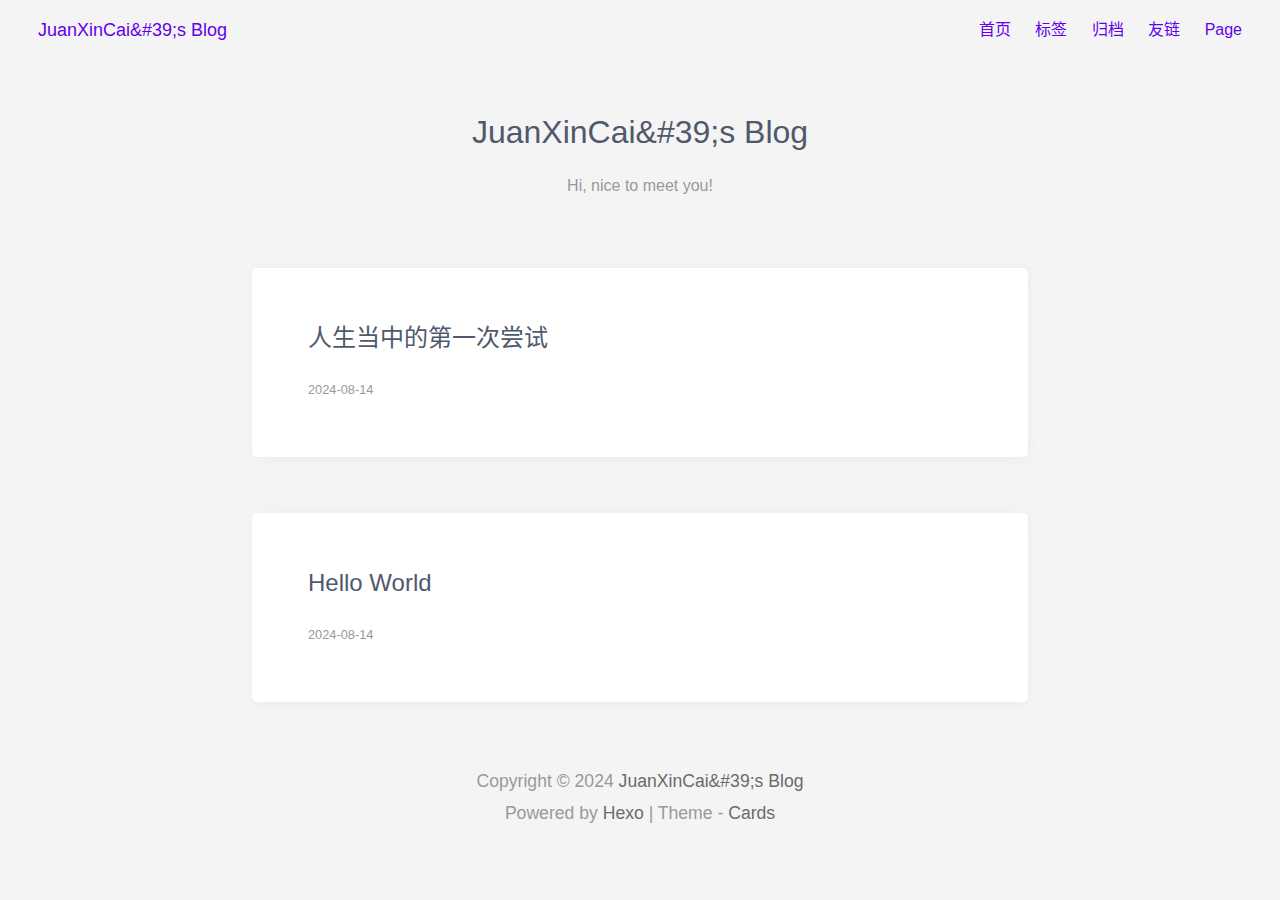
==== commit f3f9a3c5: "Site updated: 2024-09-01 16:58:37" ====
--- a/index.html
+++ b/index.html
@@ -1,5 +1,5 @@
 <!DOCTYPE html>
-<html lang="en">
+<html lang="zh-CN">
     <head>
     <meta charset="utf-8">
 
@@ -25,20 +25,25 @@
     <!-- meta -->
 
 
-<title>Hexo</title>
-
+<title>JuanXinCai&amp;#39;s Blog</title>
+
+
+    <meta name="keywords" content="JuanXinCai&amp;#39;s Blog">
 
 
 
 
     <!-- OpenGraph -->
  
-    <meta property="og:type" content="website">
-<meta property="og:title" content="Hexo">
+    <meta name="description" content="JuanXinCai&#39;s Blog">
+<meta property="og:type" content="website">
+<meta property="og:title" content="JuanXinCai&#39;s Blog">
 <meta property="og:url" content="http://example.com/index.html">
-<meta property="og:site_name" content="Hexo">
-<meta property="og:locale" content="en_US">
-<meta property="article:author" content="John Doe">
+<meta property="og:site_name" content="JuanXinCai&#39;s Blog">
+<meta property="og:description" content="JuanXinCai&#39;s Blog">
+<meta property="og:locale" content="zh_CN">
+<meta property="article:author" content="JuanXinCai">
+<meta property="article:tag" content="JuanXinCai&#39;s Blog">
 <meta name="twitter:card" content="summary_large_image">
 
 
@@ -63,7 +68,7 @@
             <header class="header">
     <div class="header__left">
         <a href="/" class="button">
-            <span class="logo__text">Demo</span>
+            <span class="logo__text">JuanXinCai&amp;#39;s Blog</span>
         </a>
     </div>
     <div class="header__right">
@@ -111,7 +116,7 @@
     <div class="cover">
         <div class="cover__logo">
             
-                <h1>Demo</h1>
+                <h1>JuanXinCai&amp;#39;s Blog</h1>
             
         </div>
         
@@ -182,7 +187,7 @@
     
         
         <p class="footer-copyright">
-            Copyright © 2024 <a href="/">Hexo</a>
+            Copyright © 2024 <a href="/">JuanXinCai&amp;#39;s Blog</a>
         </p>
     
     
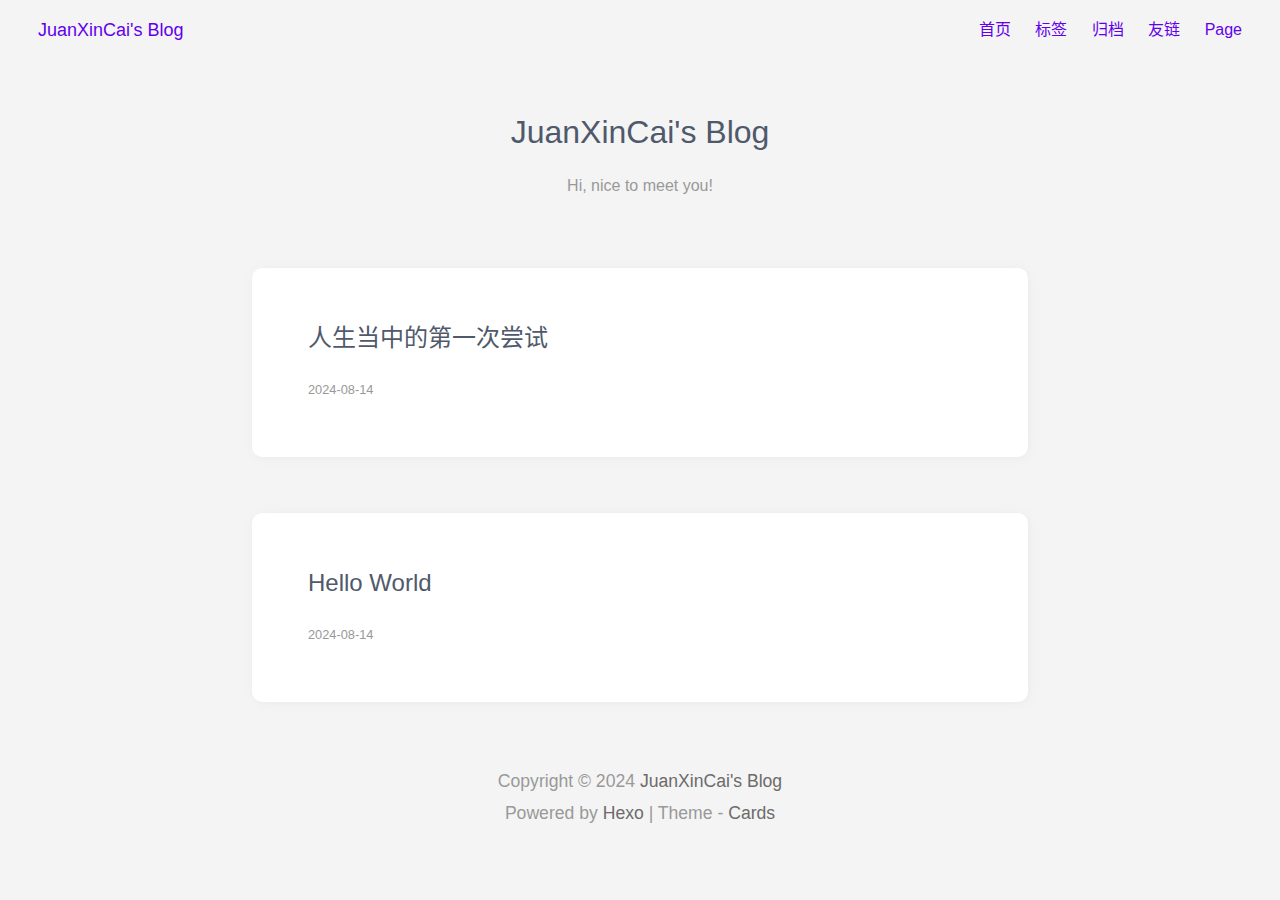
==== commit d8cd861a: "Site updated: 2024-09-01 17:10:41" ====
--- a/index.html
+++ b/index.html
@@ -25,22 +25,20 @@
     <!-- meta -->
 
 
-<title>JuanXinCai&amp;#39;s Blog</title>
-
-
-    <meta name="keywords" content="JuanXinCai&amp;#39;s Blog">
+<title>JuanXinCai&#39;s Blog</title>
+
+
+    <meta name="keywords" content="JuanXinCai&#39;s Blog">
 
 
 
 
     <!-- OpenGraph -->
  
-    <meta name="description" content="JuanXinCai&#39;s Blog">
-<meta property="og:type" content="website">
+    <meta property="og:type" content="website">
 <meta property="og:title" content="JuanXinCai&#39;s Blog">
 <meta property="og:url" content="http://example.com/index.html">
 <meta property="og:site_name" content="JuanXinCai&#39;s Blog">
-<meta property="og:description" content="JuanXinCai&#39;s Blog">
 <meta property="og:locale" content="zh_CN">
 <meta property="article:author" content="JuanXinCai">
 <meta property="article:tag" content="JuanXinCai&#39;s Blog">
@@ -68,7 +66,7 @@
             <header class="header">
     <div class="header__left">
         <a href="/" class="button">
-            <span class="logo__text">JuanXinCai&amp;#39;s Blog</span>
+            <span class="logo__text">JuanXinCai&#39;s Blog</span>
         </a>
     </div>
     <div class="header__right">
@@ -116,7 +114,7 @@
     <div class="cover">
         <div class="cover__logo">
             
-                <h1>JuanXinCai&amp;#39;s Blog</h1>
+                <h1>JuanXinCai&#39;s Blog</h1>
             
         </div>
         
@@ -187,7 +185,7 @@
     
         
         <p class="footer-copyright">
-            Copyright © 2024 <a href="/">JuanXinCai&amp;#39;s Blog</a>
+            Copyright © 2024 <a href="/">JuanXinCai&#39;s Blog</a>
         </p>
     
     
--- a/css/style/main.css
+++ b/css/style/main.css
@@ -82,7 +82,7 @@
   margin: 0 auto;
   transition: background-color 0.6s;
   padding: var(--space);
-  border-radius: 5px;
+  border-radius: 10px;
   -webkit-box-shadow: 1px 1px 5px 0 rgba(0,0,0,0.02), 1px 1px 15px 0 rgba(0,0,0,0.03);
   box-shadow: 1px 1px 5px 0 rgba(0,0,0,0.02), 1px 1px 15px 0 rgba(0,0,0,0.03);
   -webkit-transition: background-color 0.3s, -webkit-transform 0.3s, -webkit-box-shadow 0.6s;
@@ -589,7 +589,7 @@
   -ms-flex-wrap: wrap;
   flex-wrap: wrap;
   margin: -8px;
-  border-radius: 5px;
+  border-radius: 10px;
   -webkit-box-align: start;
   -ms-flex-align: start;
   align-items: flex-start;
@@ -604,7 +604,7 @@
   margin-top: calc(2.25 * 16px + 32px);
   color: #444;
   background: #fff;
-  border-radius: 5px;
+  border-radius: 10px;
   -webkit-box-shadow: 1px 5px 15px 0 rgba(0,0,0,0.3);
   box-shadow: 1px 5px 15px 0 rgba(0,0,0,0.3);
   -webkit-box-pack: start;
@@ -750,7 +750,7 @@
   margin: calc(var(--space) * -1) !important;
   margin-bottom: calc(var(--space) / 2) !important;
   overflow: hidden;
-  border-radius: 5px;
+  border-radius: 10px;
 }
 .post-entry__header:empty,
 .post__header:empty {
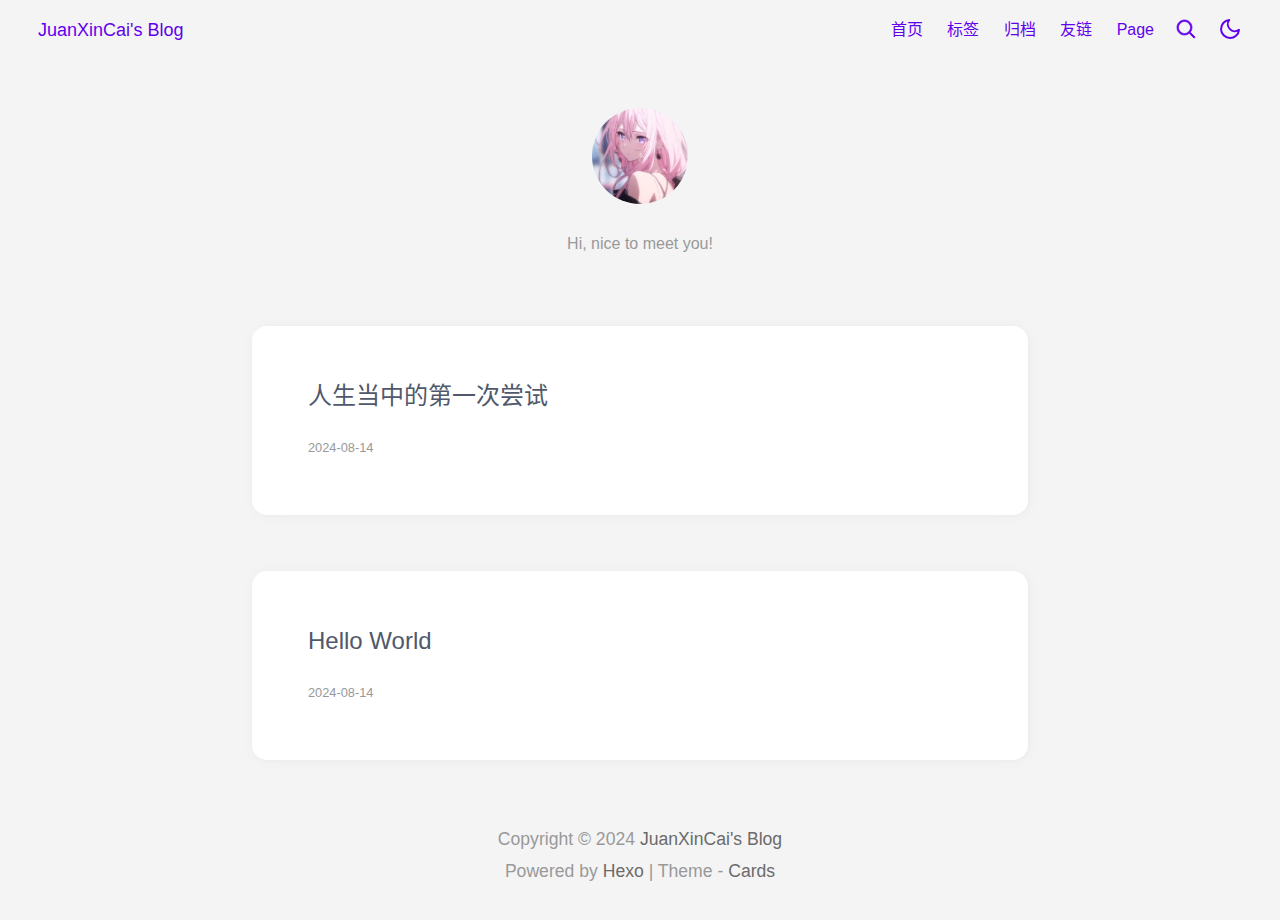
==== commit 34b77cc5: "Site updated: 2024-09-02 17:41:52" ====
--- a/index.html
+++ b/index.html
@@ -16,9 +16,19 @@
     <!--icon-->
 
     
-    
-    
-    
+        <link rel="shortcut icon" href="/image/favicon.ico">
+    
+    
+        <link rel="icon" type="image/png" sizes="16x16" href="/image/favicon-16x16.png%22">
+    
+    
+        <link rel="icon" type="image/png" sizes="32x32" href="/image/favicon-32x32.png%22">
+    
+    
+        <link rel="apple-touch-icon" sizes="180x180" href="/image/apple-touch-icon.png">
+    
+    
+        <link rel="mask-icon" href="/image/safari-pinned-tab.svg">
     
 
 
@@ -27,8 +37,6 @@
 
 <title>JuanXinCai&#39;s Blog</title>
 
-
-    <meta name="keywords" content="JuanXinCai&#39;s Blog">
 
 
 
@@ -41,7 +49,6 @@
 <meta property="og:site_name" content="JuanXinCai&#39;s Blog">
 <meta property="og:locale" content="zh_CN">
 <meta property="article:author" content="JuanXinCai">
-<meta property="article:tag" content="JuanXinCai&#39;s Blog">
 <meta name="twitter:card" content="summary_large_image">
 
 
@@ -54,6 +61,13 @@
     
 
     
+    
+<link rel="stylesheet" href="/css/style/dark.css">
+
+    
+<script src="/js/darkmode.js"></script>
+
+
 
      
 
@@ -87,9 +101,17 @@
         
         
         
-
-        
-        
+    <a href="/search/" id="btn-search">
+        <svg xmlns="http://www.w3.org/2000/svg" viewBox="0 0 1024 1024" width="24" height="24" fill="currentColor" stroke="currentColor" stroke-width="32"><path d="M192 448c0-141.152 114.848-256 256-256s256 114.848 256 256-114.848 256-256 256-256-114.848-256-256z m710.624 409.376l-206.88-206.88A318.784 318.784 0 0 0 768 448c0-176.736-143.264-320-320-320S128 271.264 128 448s143.264 320 320 320a318.784 318.784 0 0 0 202.496-72.256l206.88 206.88 45.248-45.248z"></path></svg>
+    </a>
+
+
+        
+        
+    <a href="javaScript:void(0);" id="btn-toggle-dark">
+        <svg xmlns="http://www.w3.org/2000/svg" width="24" height="24" viewBox="0 0 24 24" fill="none" stroke="currentColor" stroke-width="2" stroke-linecap="round" stroke-linejoin="round"><path d="M21 12.79A9 9 0 1 1 11.21 3 7 7 0 0 0 21 12.79z"></path></svg>
+    </a>
+
 
         
             <a class="dropdown-icon button" id="btn-dropdown" tabindex="0"><svg xmlns="http://www.w3.org/2000/svg" viewBox="0 0 20 20" width='24' height='24' fill="none" stroke="currentColor" stroke-width="0.7" stroke-linecap="round" stroke-linejoin="round"><path fill="currentColor" d="M3.314,4.8h13.372c0.41,0,0.743-0.333,0.743-0.743c0-0.41-0.333-0.743-0.743-0.743H3.314c-0.41,0-0.743,0.333-0.743,0.743C2.571,4.467,2.904,4.8,3.314,4.8z M16.686,15.2H3.314c-0.41,0-0.743,0.333-0.743,0.743s0.333,0.743,0.743,0.743h13.372c0.41,0,0.743-0.333,0.743-0.743S17.096,15.2,16.686,15.2z M16.686,9.257H3.314c-0.41,0-0.743,0.333-0.743,0.743s0.333,0.743,0.743,0.743h13.372c0.41,0,0.743-0.333,0.743-0.743S17.096,9.257,16.686,9.257z"></path></svg></a>
@@ -114,7 +136,7 @@
     <div class="cover">
         <div class="cover__logo">
             
-                <h1>JuanXinCai&#39;s Blog</h1>
+                <img no-lazy alt="author Image" class="cover__avatar" src="/image/JuanXinCai.jpg">
             
         </div>
         
--- a/css/style/main.css
+++ b/css/style/main.css
@@ -82,7 +82,7 @@
   margin: 0 auto;
   transition: background-color 0.6s;
   padding: var(--space);
-  border-radius: 10px;
+  border-radius: 15px;
   -webkit-box-shadow: 1px 1px 5px 0 rgba(0,0,0,0.02), 1px 1px 15px 0 rgba(0,0,0,0.03);
   box-shadow: 1px 1px 5px 0 rgba(0,0,0,0.02), 1px 1px 15px 0 rgba(0,0,0,0.03);
   -webkit-transition: background-color 0.3s, -webkit-transform 0.3s, -webkit-box-shadow 0.6s;
@@ -589,7 +589,7 @@
   -ms-flex-wrap: wrap;
   flex-wrap: wrap;
   margin: -8px;
-  border-radius: 10px;
+  border-radius: 15px;
   -webkit-box-align: start;
   -ms-flex-align: start;
   align-items: flex-start;
@@ -604,7 +604,7 @@
   margin-top: calc(2.25 * 16px + 32px);
   color: #444;
   background: #fff;
-  border-radius: 10px;
+  border-radius: 15px;
   -webkit-box-shadow: 1px 5px 15px 0 rgba(0,0,0,0.3);
   box-shadow: 1px 5px 15px 0 rgba(0,0,0,0.3);
   -webkit-box-pack: start;
@@ -750,7 +750,7 @@
   margin: calc(var(--space) * -1) !important;
   margin-bottom: calc(var(--space) / 2) !important;
   overflow: hidden;
-  border-radius: 10px;
+  border-radius: 15px;
 }
 .post-entry__header:empty,
 .post__header:empty {
--- a/css/style/dark.css
+++ b/css/style/dark.css
@@ -0,0 +1,78 @@
+@media (prefers-color-scheme: dark) {
+  :root {
+    --color-mode: 'dark';
+  }
+  :root:not([data-user-color-scheme]) {
+    --main-color: #bb86fc;
+    --bg-color: #121212;
+    --bg-content-color: #1e1e1e;
+    --bg-menu: #363636;
+    --bg-tag-color: #696969;
+    --bg-codeblock: #000;
+    --bg-code: rgba(240,246,252,0.149);
+    --body-color: rgba(255,255,255,0.8);
+    --title-color: rgba(252,252,252,0.9);
+    --border-color: rgba(255,255,255,0.1);
+  }
+  :root:not([data-user-color-scheme]) blockquote {
+    border-left: 0.25em solid rgba(255,255,255,0.5);
+    color: rgba(255,255,255,0.5);
+  }
+  :root:not([data-user-color-scheme]) .post__license {
+    background-color: rgba(255,255,255,0.2);
+  }
+  :root:not([data-user-color-scheme]) .post__content img {
+    opacity: 0.8;
+    -webkit-filter: brightness(0.8) contrast(1.2);
+    filter: brightness(0.8) contrast(1.2);
+  }
+  :root:not([data-user-color-scheme]) .post__content img:hover {
+    opacity: 1;
+    -webkit-filter: none;
+    filter: none;
+  }
+  :root:not([data-user-color-scheme]) .sliding-fold,
+  :root:not([data-user-color-scheme]) details {
+    background: #333;
+  }
+  :root:not([data-user-color-scheme]) table tr:not(.code):not(.gutter):nth-child(2n) {
+    background-color: #272727;
+  }
+}
+[data-user-color-scheme="dark"] {
+  --color-mode: 'dark';
+  --main-color: #bb86fc;
+  --bg-color: #121212;
+  --bg-content-color: #1e1e1e;
+  --bg-menu: #363636;
+  --bg-tag-color: #696969;
+  --bg-codeblock: #000;
+  --bg-code: rgba(240,246,252,0.149);
+  --body-color: rgba(255,255,255,0.8);
+  --title-color: rgba(252,252,252,0.9);
+  --border-color: rgba(255,255,255,0.1);
+}
+[data-user-color-scheme="dark"] blockquote {
+  border-left: 0.25em solid rgba(255,255,255,0.5);
+  color: rgba(255,255,255,0.5);
+}
+[data-user-color-scheme="dark"] .post__license {
+  background-color: rgba(255,255,255,0.2);
+}
+[data-user-color-scheme="dark"] .post__content img {
+  opacity: 0.8;
+  -webkit-filter: brightness(0.8) contrast(1.2);
+  filter: brightness(0.8) contrast(1.2);
+}
+[data-user-color-scheme="dark"] .post__content img:hover {
+  opacity: 1;
+  -webkit-filter: none;
+  filter: none;
+}
+[data-user-color-scheme="dark"] .sliding-fold,
+[data-user-color-scheme="dark"] details {
+  background: #333;
+}
+[data-user-color-scheme="dark"] table tr:not(.code):not(.gutter):nth-child(2n) {
+  background-color: #272727;
+}
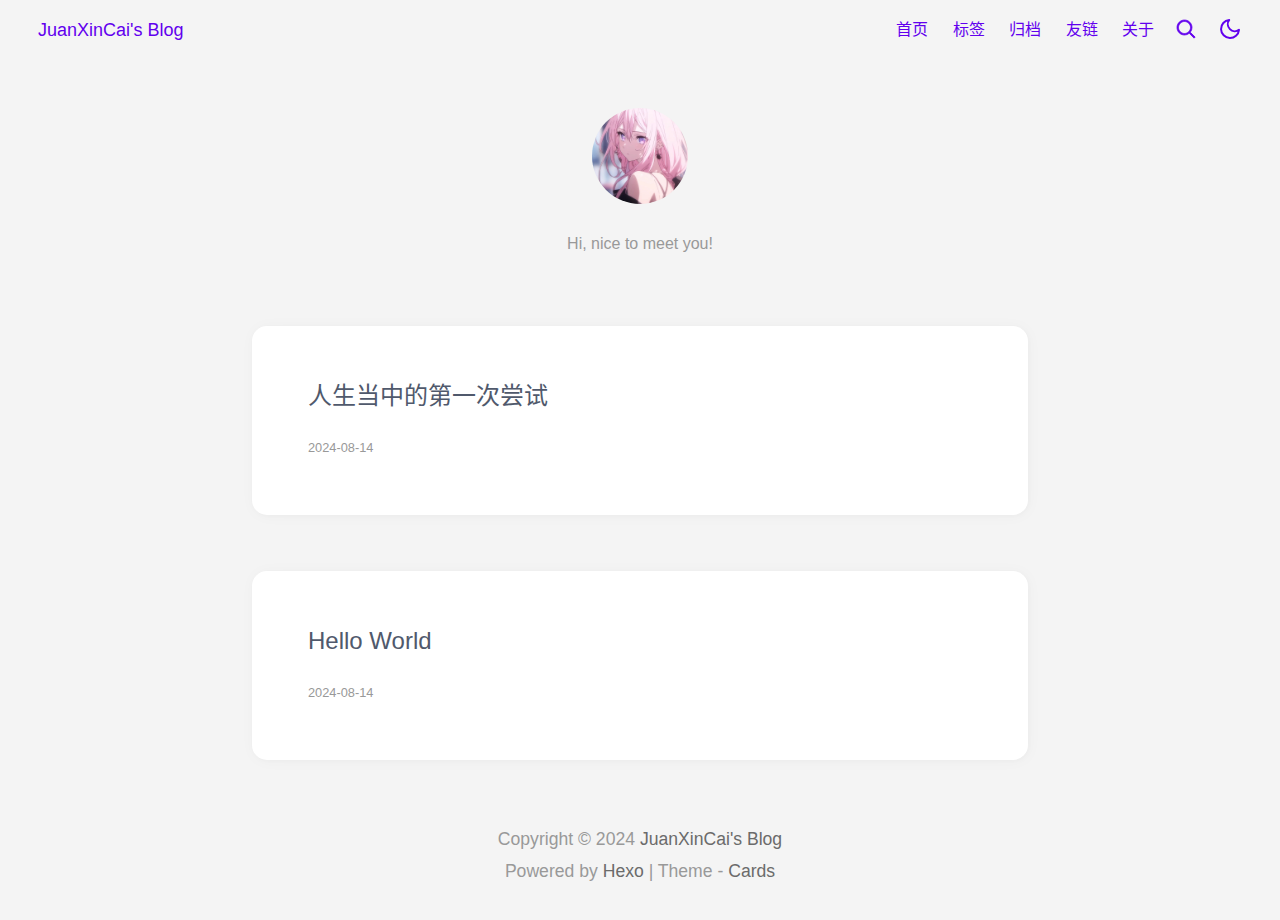
==== commit f3eba150: "Site updated: 2024-09-14 15:40:48" ====
--- a/index.html
+++ b/index.html
@@ -95,7 +95,7 @@
                 
                     <a href="/friends/" class="navbar-menu button">友链</a>
                 
-                    <a href="/page/" class="navbar-menu button">Page</a>
+                    <a href="/page/" class="navbar-menu button">关于</a>
                 
             </div>
         
@@ -125,7 +125,7 @@
                 
                     <a href="/friends/" class="dropdown-menu button">友链</a>
                 
-                    <a href="/page/" class="dropdown-menu button">Page</a>
+                    <a href="/page/" class="dropdown-menu button">关于</a>
                 
             </div>
         
